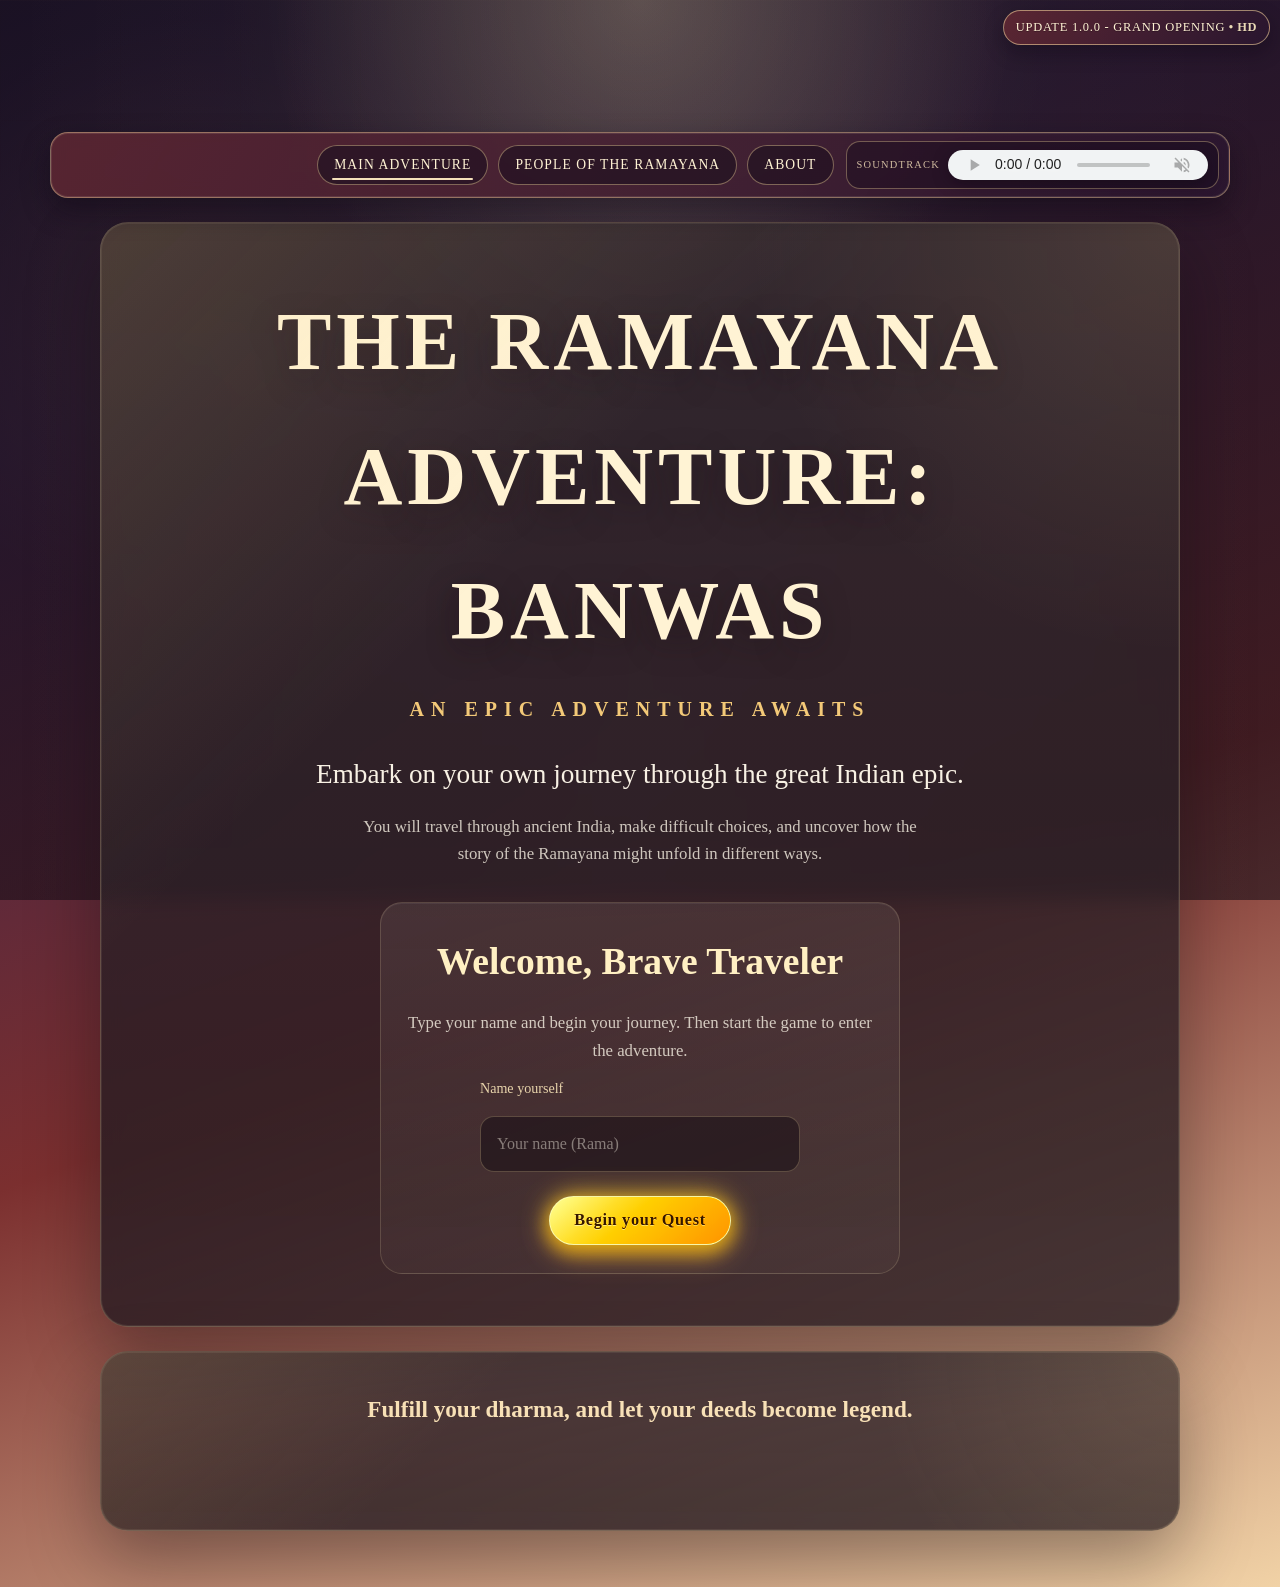
==== index.html @ d8b70cfd "Add large storyline flowchart with reveal/unreveal toggle" ====
<!DOCTYPE html>
<html lang="en">
<head>
  <meta charset="UTF-8" />
  <meta name="viewport" content="width=device-width, initial-scale=1.0" />
  <title id="Question">The Ramayana Adventure: Banwas</title>
  <!-- by arjun singh -->
  <link rel="stylesheet" href="Project.css">
  <script src="resolution.js"></script>
  <script src="Project.js"></script>
  <link rel="icon" type="image/x-icon" href="ramayana_favicon.ico">
</head>
<body>
  <a id="updateBadge" href="updates.html" aria-label="Go to updates page" data-resolution-label="HD">Update 1.0.0 - Grand Opening</a>

  <nav id="topNavbar" aria-label="Site navigation">
    <button id="navbarToggle" type="button" aria-label="Toggle navigation menu" aria-expanded="false" aria-controls="navLinks">☰</button>
    <div id="navLinks">
      <a id="aboutButton" class="nav-link-current" href="index.html" aria-current="page">Main Adventure</a>
      <!-- <a class="nav-link-pill" href="before-the-ramayana.html">Before the Ramayana</a> -->
      <a class="nav-link-pill" href="people-of-ramayana.html">People of the Ramayana</a>
      <a class="nav-link-pill" href="https://arjun-singh.com/" target="_blank" rel="noopener noreferrer">About</a>
    </div>
    <div id="soundtrackBadge" aria-label="Background soundtrack controls">
      <span class="soundtrack-label">Soundtrack</span>
      <audio id="backgroundMusic" controls controlsList="nodownload noplaybackrate" autoplay muted loop preload="metadata">
        <source src="Sacred Path Of Rama.mp3" type="audio/mpeg">
      </audio>
    </div>
  </nav>

  <div id="titleContainer">
    <header>
      <h1>The Ramayana Adventure: Banwas</h1>
      <h3 class="subtitle">An Epic Adventure Awaits</h3>
      <h4 id="description">Embark on your own journey through the great Indian epic.</h4>
      <p>You will travel through ancient India, make difficult choices, and uncover how the story of the Ramayana might unfold in different ways.</p>
    </header>

    <div id="beginningContainer">
      <div class="intro-card">
        <h2>Welcome, Brave Traveler</h2>
        <p>Type your name and begin your journey. Then start the game to enter the adventure.</p>
        <div class="name-grid">
          <p id="playerNameLabel" class="setup-label">Name yourself</p>
          <input type="text" id="playerName" placeholder="Your name (Rama)" />
        </div>
        <button type="button" onclick="startAdventure()" id="startBtn" data-tooltip="begin your quest">Begin your Quest</button>
      </div>
    </div>
  </div>

  <div id="storyCard">
    <p class="prelude-text">Fulfill your dharma, and let your deeds become legend.</p>
  </div>

  <div id="timelineModal" class="timeline-modal" onclick="handleTimelineModalBackdrop(event)" aria-hidden="true">
    <div id="timelineCard">
      <div class="timeline-modal-header">
        <h2>My Storyline</h2>
        <button class="timeline-close" type="button" onclick="closeTimelineModal()" aria-label="Close my storyline">×</button>
      </div>
      <p>Your choices and scene descriptions so far:</p>
      <div class="timeline-controls">
        <button id="timelineRevealToggle" type="button" onclick="toggleTimelineReveal()" aria-pressed="false">Reveal Coming Scenes</button>
      </div>
      <div id="timelineFlowchart" aria-label="Storyline flowchart"></div>
      <div id="receiptCard">
        <div class="receipt-section">
          <div class="timeline-scenes-scroll">
            <ol id="timelineList"></ol>
          </div>
        </div>
      </div>
    </div>
  </div>
</body>
</html>
---- Project.css ----
:root {
  --bg-top: #1f1735;
  --bg-mid: #7b2f2f;
  --bg-bottom: #f1d2a6;
  --panel: rgba(30, 20, 28, 0.78);
  --panel-strong: rgba(43, 28, 37, 0.9);
  --panel-border: rgba(255, 225, 169, 0.24);
  --text: #f8f1e4;
  --muted: rgba(248, 241, 228, 0.8);
  --gold: #f3c978;
  --gold-deep: #c98b2f;
  --crimson: #7b263f;
  --shadow: 0 28px 70px rgba(13, 8, 14, 0.38);
  --crisp-line: rgba(255, 229, 181, 0.34);
  --ease-refined: cubic-bezier(0.22, 0.7, 0.16, 1);
}

* {
  box-sizing: border-box;
}

html {
  scroll-behavior: smooth;
  scrollbar-color: rgba(255, 219, 155, 0.45) rgba(10, 5, 14, 0.45);
}

body {
  margin: 0;
  min-height: 100vh;
  padding: 132px 18px 56px;
  display: flex;
  flex-direction: column;
  align-items: center;
  gap: 24px;
  color: var(--text);
  font-family: "Georgia", "Times New Roman", serif;
  line-height: 1.65;
  background:
    linear-gradient(rgba(23, 14, 24, 0.6), rgba(23, 14, 24, 0.6)),
    url("RamayanaBG.webp"),
    radial-gradient(circle at top, rgba(255, 223, 138, 0.22), transparent 24%),
    radial-gradient(circle at 15% 20%, rgba(255, 184, 108, 0.14), transparent 18%),
    linear-gradient(160deg, var(--bg-top) 0%, #382148 22%, var(--bg-mid) 58%, var(--bg-bottom) 100%);
  background-size: cover, cover, auto, auto, auto;
  background-position: center, center, center, center, center;
  background-attachment: fixed, fixed, scroll, scroll, scroll;
  overflow-x: hidden;
}

body::before,
body::after {
  content: "";
  position: fixed;
  inset: 0;
  pointer-events: none;
}

body::before {
  background:
    radial-gradient(circle at 50% 0%, rgba(255, 234, 184, 0.18), transparent 34%),
    linear-gradient(90deg, transparent 0%, rgba(255, 247, 220, 0.04) 50%, transparent 100%);
  mix-blend-mode: screen;
}

body::after {
  opacity: 0.18;
  background-image:
    linear-gradient(rgba(255, 236, 199, 0.08) 1px, transparent 1px),
    linear-gradient(90deg, rgba(255, 236, 199, 0.08) 1px, transparent 1px);
  background-size: 120px 120px;
  mask-image: linear-gradient(to bottom, rgba(0, 0, 0, 0.35), transparent 92%);
}

#titleContainer,
#storyCard,
#timelineCard {
  width: min(1080px, 100%);
  position: relative;
  border-radius: 28px;
  background:
    linear-gradient(180deg, rgba(255, 245, 221, 0.08), rgba(255, 245, 221, 0.02)),
    var(--panel);
  border: 1px solid var(--panel-border);
  box-shadow: var(--shadow);
  backdrop-filter: blur(10px);
  -webkit-backdrop-filter: blur(10px);
  overflow: hidden;
  box-shadow:
    inset 0 0 0 1px rgba(255, 239, 203, 0.08),
    var(--shadow);
  transition: transform 0.5s var(--ease-refined), box-shadow 0.5s var(--ease-refined);
}

#updateInfo {
  padding: 18px;
  border-radius: 16px;
  border: 1px solid rgba(255, 225, 169, 0.24);
  background: rgba(255, 245, 221, 0.04);
}

.scroll-reveal {
  opacity: 0;
  transform: translateY(26px) scale(0.985);
  filter: saturate(0.9);
}

.scroll-reveal.in-view {
  opacity: 1;
  transform: translateY(0) scale(1);
  filter: saturate(1);
}


#topNavbar {
  position: sticky;
  top: 10px;
  left: auto;
  transform: none;
  margin: 0 auto;
  width: min(1180px, calc(100vw - 18px));
  z-index: 22;
  display: flex;
  align-items: center;
  justify-content: flex-end;
  gap: 12px;
  flex-wrap: nowrap;
  padding: 8px 10px 8px 112px;
  border-radius: 18px;
  border: 1px solid rgba(255, 223, 162, 0.42);
  background: linear-gradient(120deg, rgba(95, 39, 51, 0.86), rgba(42, 22, 47, 0.88));
  box-shadow: 0 12px 28px rgba(14, 6, 20, 0.45);
  backdrop-filter: blur(8px);
  -webkit-backdrop-filter: blur(8px);
  box-shadow:
    inset 0 0 0 1px rgba(255, 241, 214, 0.1),
    0 12px 28px rgba(14, 6, 20, 0.45);
}

#navbarToggle {
  display: none;
  width: auto;
  min-width: 46px;
  min-height: 42px;
  padding: 6px 11px;
  border-radius: 12px;
  border: 1px solid rgba(255, 223, 162, 0.45);
  background: rgba(35, 18, 34, 0.82);
  color: #fff3d4;
  font-size: 1.28rem;
  line-height: 1;
  box-shadow: 0 6px 14px rgba(14, 6, 20, 0.38);
}

#navbarToggle:hover,
#navbarToggle:focus-visible {
  transform: translateY(-1px);
  background: rgba(243, 201, 120, 0.2);
  border-color: rgba(255, 230, 173, 0.7);
}

#topNavbar.nav-open {
  flex-wrap: wrap;
  justify-content: space-between;
}

#topNavbar.nav-open #navLinks,
#topNavbar.nav-open #soundtrackBadge {
  display: flex;
}

#updateBadge {
  position: fixed;
  top: 10px;
  right: 10px;
  z-index: 24;
  padding: 6px 12px;
  border-radius: 999px;
  border: 1px solid rgba(255, 223, 162, 0.55);
  background: linear-gradient(120deg, rgba(95, 39, 51, 0.92), rgba(42, 22, 47, 0.9));
  color: #fff3d4;
  font-size: 0.78rem;
  letter-spacing: 0.06em;
  text-transform: uppercase;
  box-shadow: 0 8px 18px rgba(14, 6, 20, 0.35);
  text-shadow: 0 1px 0 rgba(0, 0, 0, 0.26);
}

#updateBadge {
  text-decoration: none;
  cursor: pointer;
}

#updateBadge::after {
  content: " • " attr(data-resolution-label);
  font-weight: 600;
  letter-spacing: 0.04em;
  color: rgba(255, 239, 198, 0.9);
}

body[data-resolution-tier="hd"] {
  --bg-top: #203362;
  --bg-mid: #6e2b47;
  --bg-bottom: #f2c88f;
  --panel-border: rgba(166, 214, 255, 0.28);
}

body[data-resolution-tier="fhd"] {
  --bg-top: #2e1a4a;
  --bg-mid: #7b2f2f;
  --bg-bottom: #f1d2a6;
  --panel-border: rgba(255, 225, 169, 0.24);
}

body[data-resolution-tier="qhd"] {
  --bg-top: #183f5a;
  --bg-mid: #2f5c7b;
  --bg-bottom: #d2f0f1;
  --panel-border: rgba(174, 247, 255, 0.3);
}

body[data-resolution-tier="uhd"] {
  --bg-top: #111b3f;
  --bg-mid: #283a7d;
  --bg-bottom: #9bc0ff;
  --panel-border: rgba(206, 227, 255, 0.34);
}

#navLinks {
  display: flex;
  align-items: center;
  gap: 10px;
  flex-wrap: wrap;
}

#aboutButton,
.nav-link-pill {
  display: inline-flex;
  align-items: center;
  justify-content: center;
  padding: 8px 16px;
  border-radius: 999px;
  border: 1px solid rgba(255, 223, 162, 0.4);
  color: #fff3d4;
  text-decoration: none;
  text-transform: uppercase;
  letter-spacing: 0.08em;
  font-size: 0.85rem;
  background: rgba(35, 18, 34, 0.72);
  transition: transform 0.2s var(--ease-refined), border-color 0.2s var(--ease-refined), background 0.2s var(--ease-refined);
}

#aboutButton:hover,
#aboutButton:focus-visible,
.nav-link-pill:hover,
.nav-link-pill:focus-visible {
  background: rgba(243, 201, 120, 0.18);
  transform: translateY(-1px);
  outline: none;
}

#aboutButton.nav-link-current,
.nav-link-pill.nav-link-current,
#updateBadge.nav-link-current {
  position: relative;
}

#aboutButton.nav-link-current::before,
.nav-link-pill.nav-link-current::before,
#updateBadge.nav-link-current::before {
  content: "";
  position: absolute;
  left: 14px;
  right: 14px;
  bottom: 4px;
  height: 2px;
  border-radius: 999px;
  background: rgba(255, 235, 194, 0.95);
}

#peopleControls {
  display: flex;
  align-items: center;
  gap: 12px;
  margin-bottom: 18px;
  flex-wrap: wrap;
}

#peopleGrid {
  display: grid;
  grid-template-columns: repeat(auto-fit, minmax(240px, 1fr));
  gap: 14px;
}

.people-card {
  border: 1px solid rgba(255, 223, 162, 0.35);
  border-radius: 16px;
  padding: 14px;
  background: linear-gradient(135deg, rgba(59, 26, 45, 0.7), rgba(28, 21, 49, 0.72));
}

.people-card h3 {
  margin-top: 0;
  margin-bottom: 8px;
  color: #51e3bf;
}

.people-card-role,
.people-card-type {
  margin: 0;
  color: var(--gold);
  font-weight: 600;
  font-size: 0.9rem;
}

.people-card .wiki-link-button {
  display: inline-block;
  margin-top: 10px;
  text-decoration: none;
}


#soundtrackBadge {
  display: flex;
  flex-direction: row;
  align-items: center;
  gap: 8px;
  flex-wrap: wrap;
  padding: 8px 10px;
  border-radius: 14px;
  border: 1px solid rgba(255, 223, 162, 0.35);
  background: rgba(22, 12, 26, 0.4);
}

.soundtrack-label {
  font-size: 0.65rem;
  text-transform: uppercase;
  letter-spacing: 0.12em;
  color: rgba(255, 235, 194, 0.78);
}

.soundtrack-track-name {
  margin: 0;
  font-size: 0.78rem;
  color: #fff3d4;
}

#backgroundMusic {
  width: min(260px, 45vw);
  height: 30px;
  border-radius: 10px;
  accent-color: #f6c26f;
  filter: drop-shadow(0 4px 8px rgba(8, 2, 12, 0.35));
}



#storyCardToolbar {
  display: flex;
  justify-content: flex-end;
  margin-bottom: 12px;
}

#undoButton {
  padding: 6px 12px;
  font-size: 0.85rem;
}

#startBtn,
#undoButton.art-button {
  position: relative;
  min-height: 48px;
  padding: 10px 24px;
  border: 1px solid rgba(255, 244, 184, 0.95);
  border-radius: 999px;
  background: linear-gradient(140deg, #fff6a8 0%, #ffd54f 30%, #ffb300 64%, #ff9100 100%);
  background-repeat: no-repeat;
  background-position: center;
  box-shadow: 0 0 24px rgba(255, 203, 73, 0.7), 0 8px 18px rgba(255, 166, 0, 0.45);
  color: #2d1800;
  font-size: 1.02rem;
  font-weight: 700;
  letter-spacing: 0.04em;
  text-shadow: 0 1px 0 rgba(255, 255, 255, 0.45);
  overflow: hidden;
  transition:
    filter 0.25s var(--ease-refined),
    transform 0.25s var(--ease-refined),
    opacity 0.2s var(--ease-refined);
  filter: brightness(1.04) saturate(1.3) drop-shadow(0 5px 10px rgba(255, 186, 77, 0.45));
}

#startBtn {
  margin-top: 24px;
}

#startBtn[data-tooltip]:hover::after,
#undoButton.art-button[data-tooltip]:hover::after,
#startBtn[data-tooltip]:focus-visible::after,
#undoButton.art-button[data-tooltip]:focus-visible::after {
  content: attr(data-tooltip);
  position: absolute;
  left: 50%;
  bottom: calc(100% + 8px);
  transform: translateX(-50%);
  padding: 6px 10px;
  border-radius: 8px;
  border: 1px solid rgba(255, 223, 162, 0.5);
  background: rgba(18, 10, 20, 0.93);
  color: #fff3d4;
  font-size: 0.78rem;
  letter-spacing: 0.03em;
  text-transform: none;
  white-space: nowrap;
  pointer-events: none;
  z-index: 2;
}

#undoButton.art-button {
  width: 150px;
  height: 48px;
  padding: 0;
  border: 0;
  background-color: transparent;
  border-radius: 0;
  color: transparent;
  font-size: 0;
  text-shadow: none;
  box-shadow: none;
  background-image: url("undoBtn");
  background-size: contain;
}


#startBtn:hover,
#undoButton.art-button:hover {
  filter: brightness(1.14) saturate(1.35) drop-shadow(0 10px 18px rgba(255, 194, 96, 0.6));
  transform: translateY(-2px) scale(1.02);
}

#startBtn:focus-visible,
#undoButton.art-button:focus-visible {
  outline: none;
  filter: brightness(1.22) saturate(1.25) drop-shadow(0 0 0 3px rgba(255, 230, 163, 0.42)) drop-shadow(0 8px 14px rgba(255, 194, 96, 0.4));
}


#undoButton.art-button:disabled {
  opacity: 0.5;
  cursor: not-allowed;
  filter: grayscale(0.1) brightness(0.92);
}

#topNavbar button {
  width: auto;
  padding: 8px 14px;
}

#storyAnswerInput {
  width: min(680px, 100%);
  margin-top: 14px;
  border-radius: 12px;
  border: 1px solid rgba(255, 223, 162, 0.35);
  background: rgba(20, 12, 24, 0.76);
  color: #fff3d4;
  padding: 10px 12px;
  font: inherit;
}
#undoButton:disabled {
  opacity: 0.5;
  cursor: not-allowed;
}

#titleContainer::before,
#storyCard::before,
#timelineCard::before {
  content: "";
  position: absolute;
  inset: 0;
  background:
    linear-gradient(135deg, rgba(243, 201, 120, 0.14), transparent 34%),
    radial-gradient(circle at top right, rgba(255, 214, 146, 0.12), transparent 28%);
  pointer-events: none;
}

#titleContainer {
  padding: 52px clamp(22px, 5vw, 56px);
  text-align: center;
}

header {
  max-width: 760px;
  margin: 0 auto;
}

h1,
h2,
h3,
h4 {
  margin: 0;
}

h1 {
  font-size: clamp(3rem, 7vw, 5.1rem);
  font-weight: 700;
  letter-spacing: 0.06em;
  text-transform: uppercase;
  color: #fff3d4;
  text-shadow: 0 10px 30px rgba(25, 13, 18, 0.4);
}

.subtitle {
  margin-top: 14px;
  font-size: clamp(1rem, 2vw, 1.25rem);
  letter-spacing: 0.35em;
  text-transform: uppercase;
  color: var(--gold);
}

#description {
  margin-top: 26px;
  font-size: clamp(1.2rem, 2.4vw, 1.7rem);
  font-weight: 500;
  color: var(--text);
}

p {
  margin: 16px auto 0;
  max-width: 68ch;
  font-size: 1.05rem;
  color: var(--muted);
}

#beginningContainer {
  display: flex;
  justify-content: center;
  margin-top: 34px;
}

.intro-card {
  width: min(520px, 100%);
  padding: 28px 24px;
  border-radius: 22px;
  background: linear-gradient(180deg, rgba(255, 248, 229, 0.08), rgba(255, 248, 229, 0.03));
  border: 1px solid rgba(255, 232, 182, 0.16);
  box-shadow: inset 0 1px 0 rgba(255, 255, 255, 0.06);
}

.intro-card h2 {
  font-size: clamp(1.7rem, 3vw, 2.35rem);
  color: #fff0c3;
}

.name-grid {
  display: grid;
  gap: 10px;
  justify-items: center;
}

.setup-label {
  margin: 12px 0 0;
  width: min(320px, 100%);
  text-align: left;
  font-size: 0.88rem;
  color: rgba(255, 236, 189, 0.88);
}

.name-grid input {
  width: min(320px, 100%);
  margin-top: 6px;
  padding: 14px 16px;
  border-radius: 14px;
  border: 1px solid rgba(255, 224, 168, 0.24);
  background: rgba(22, 14, 20, 0.55);
  color: var(--text);
  font: inherit;
  font-size: 1rem;
  outline: none;
  transition: border-color 0.2s ease, box-shadow 0.2s ease, transform 0.2s ease;
}

.name-grid input::placeholder {
  color: rgba(248, 241, 228, 0.45);
}

.name-grid input:focus {
  border-color: rgba(243, 201, 120, 0.75);
  box-shadow: 0 0 0 4px rgba(243, 201, 120, 0.12);
  transform: translateY(-1px);
}


.prelude-image {
  display: block;
  margin: 14px auto 20px;
  width: min(860px, 98%);
  border-radius: 26px;
  border: 12px solid #d4a63a;
  box-shadow: 0 16px 36px rgba(0, 0, 0, 0.38);
}

.prelude-text {
  margin: 0 auto;
  max-width: 680px;
  font-size: clamp(1.15rem, 2.1vw, 1.45rem);
  color: rgba(255, 232, 188, 0.96);
  font-weight: 600;
}

#storyCard {
  padding: 38px clamp(20px, 4vw, 40px);
  min-height: 180px;
  max-height: calc(100vh - 120px);
  overflow-y: auto;
  text-align: center;
  scrollbar-width: thin;
  scrollbar-color: rgba(255, 223, 165, 0.42) rgba(12, 8, 14, 0.5);
}

#timelineCard {
  width: min(96vw, 1900px);
  max-height: min(92vh, 1200px);
  padding: 30px clamp(16px, 3vw, 30px);
}

#inventoryCard {
  width: min(760px, 96vw);
  max-height: min(82vh, 860px);
  overflow: auto;
  padding: 26px clamp(16px, 3vw, 24px);
  border-radius: 24px;
  background:
    linear-gradient(180deg, rgba(255, 245, 221, 0.08), rgba(255, 245, 221, 0.02)),
    var(--panel);
  border: 1px solid var(--panel-border);
  box-shadow: var(--shadow);
}

#inventoryList {
  margin: 14px 0 0;
  padding: 0;
  list-style: none;
  display: grid;
  gap: 12px;
}

.inventory-item {
  text-align: left;
  padding: 14px 14px 12px;
  border-radius: 14px;
  border: 1px solid rgba(255, 225, 169, 0.2);
  background: rgba(12, 8, 14, 0.38);
}

.inventory-item h4 {
  color: #ffe3ad;
}

.inventory-item p {
  margin-top: 8px;
  max-width: none;
}

.timeline-modal {
  position: fixed;
  inset: 0;
  z-index: 50;
  display: none;
  align-items: center;
  justify-content: center;
  padding: 20px;
  background: rgba(8, 5, 10, 0.72);
  backdrop-filter: blur(6px);
}

.timeline-modal.open {
  display: flex;
}

.timeline-modal-header {
  display: flex;
  align-items: flex-start;
  justify-content: space-between;
  gap: 14px;
}

.timeline-close {
  border-radius: 12px;
  min-width: 44px;
  padding: 8px 10px;
  font-size: 1.2rem;
  line-height: 1;
}

#timelineCard h2 {
  font-size: clamp(1.8rem, 3vw, 2.4rem);
  color: #fff0c6;
  text-align: left;
}

#timelineCard > p {
  text-align: left;
}

#timelineLegend {
  display: flex;
  flex-wrap: wrap;
  justify-content: flex-start;
  gap: 14px;
  margin-top: 16px;
}

.legend-item {
  display: inline-flex;
  align-items: center;
  gap: 8px;
  padding: 6px 12px;
  border-radius: 999px;
  background: rgba(255, 241, 214, 0.08);
  border: 1px solid rgba(255, 224, 168, 0.22);
  color: var(--muted);
  font-size: 0.92rem;
}

.legend-swatch {
  width: 18px;
  height: 10px;
  border-radius: 99px;
  background: rgba(255, 225, 169, 0.5);
}

.legend-swatch.highlight {
  background: #51e3bf;
}

.legend-swatch.current {
  background: #00fff0;
}


#timelineZoomControls {
  margin-top: 14px;
  display: inline-flex;
  align-items: center;
  gap: 10px;
  padding: 8px 10px;
  border-radius: 999px;
  border: 1px solid rgba(255, 225, 169, 0.18);
  background: rgba(10, 6, 14, 0.45);
}

#timelineZoomControls button {
  width: auto;
  min-width: 40px;
  padding: 6px 10px;
}

#timelineZoomValue {
  min-width: 52px;
  text-align: center;
  color: #ffe8be;
  font-weight: 700;
}

#timelineFlowchart {
  margin-top: 16px;
  overflow: auto;
  max-height: min(72vh, 950px);
  padding: 10px 12px 16px;
  border-radius: 18px;
  background: rgba(12, 8, 14, 0.35);
  border: 1px solid rgba(255, 225, 169, 0.16);
  box-shadow: inset 0 0 0 1px rgba(255, 225, 169, 0.06);
}

#timelineFlowchart svg {
  width: 100%;
  min-width: 3600px;
  height: auto;
  filter: drop-shadow(0 14px 26px rgba(4, 3, 8, 0.35));
}

#timelineFlowchart::-webkit-scrollbar {
  width: 12px;
  height: 12px;
}

#timelineFlowchart::-webkit-scrollbar-thumb {
  background: rgba(255, 223, 165, 0.28);
  border-radius: 999px;
}

#timelineFlowchart::-webkit-scrollbar-track {
  background: rgba(12, 8, 14, 0.5);
}

.timeline-column-label {
  fill: rgba(255, 236, 199, 0.72);
  font-size: 15px;
  font-weight: 700;
}

.timeline-edge {
  fill: none;
  stroke: rgba(255, 222, 168, 0.26);
  stroke-width: 3;
  opacity: 0.9;
}

.timeline-edge.chance {
  stroke-dasharray: 7 6;
}

.timeline-edge.active {
  stroke: #51e3bf;
  stroke-width: 7;
}

.edge-label {
  fill: rgba(248, 241, 228, 0.75);
  font-size: 14px;
  text-anchor: middle;
  dominant-baseline: alphabetic;
}

.edge-label-bg {
  fill: rgba(12, 8, 14, 0.88);
  stroke: rgba(255, 225, 169, 0.22);
  stroke-width: 1;
}

.timeline-node {
  fill: rgba(36, 24, 31, 0.9);
  stroke: rgba(255, 225, 169, 0.24);
  stroke-width: 2;
  transition: fill 0.2s ease, stroke 0.2s ease;
}

.timeline-node.visited {
  fill: rgba(29, 73, 67, 0.4);
  stroke: rgba(127, 243, 214, 0.75);
}

.timeline-node.active {
  fill: rgba(28, 92, 83, 0.95);
  stroke: #8fffe0;
  stroke-width: 4;
}

.node-id {
  fill: #ffd99a;
  font-size: 18px;
  font-weight: 700;
}

.node-title {
  fill: #f8f1e4;
  font-size: 14px;
}



.timeline-controls {
  margin-top: 14px;
  display: flex;
  justify-content: flex-start;
}

#timelineRevealToggle {
  width: auto;
  min-width: 230px;
}

#timelineCard {
  width: min(98vw, 1800px);
  max-height: 96vh;
  overflow: auto;
}

#receiptCard {
  max-width: 100%;
}
#storyCard h2 {
  font-size: clamp(1.9rem, 4vw, 2.8rem);
  color: #fff0c6;
}

.scene-subtitle {
  margin: 10px auto 14px;
  color: #ffe8b5;
  text-align: center;
}

.scene-subtitle-strong {
  font-size: clamp(1.55rem, 3.2vw, 2.2rem);
  font-weight: 800;
  letter-spacing: 0.03em;
}

.scene-feature-image {
  display: block;
  margin: 12px auto 18px;
  width: min(760px, 98%);
  border-radius: 18px;
  border: 10px solid #d4a63a;
}

#choices {
  margin-top: 26px;
  display: flex;
  justify-content: center;
  gap: 14px;
  flex-wrap: wrap;
}

#receiptCard {
  margin: 30px auto 0;
  max-width: 760px;
  padding: 24px 22px;
  text-align: left;
  border-radius: 20px;
  background:
    linear-gradient(180deg, rgba(255, 248, 229, 0.12), rgba(255, 248, 229, 0.05)),
    rgba(48, 31, 29, 0.88);
  border: 1px solid rgba(255, 223, 168, 0.22);
  box-shadow: inset 0 1px 0 rgba(255, 255, 255, 0.06);
}

#receiptCard h3,
#receiptCard h4 {
  margin: 0;
  color: #fff0c6;
}

#receiptCard h3 {
  font-size: 1.6rem;
}

#receiptCard h4 {
  margin-top: 18px;
  font-size: 1rem;
  letter-spacing: 0.08em;
  text-transform: uppercase;
  color: var(--gold);
}

#receiptCard p {
  max-width: none;
}

.receipt-section ol {
  margin: 12px 0 0;
  padding-left: 22px;
  color: var(--muted);
}

.timeline-scenes-scroll {
  margin-top: 12px;
  max-height: min(52vh, 560px);
  overflow-y: auto;
  padding-right: 8px;
  scrollbar-width: thin;
  scrollbar-color: rgba(255, 223, 165, 0.45) rgba(12, 8, 14, 0.45);
}

.timeline-scenes-scroll ol {
  margin-top: 0;
}

.receipt-section li + li {
  margin-top: 8px;
}

.timeline-scene-description {
  margin: 4px 0 0;
  color: rgba(255, 241, 220, 0.9);
  font-size: 0.92rem;
}

.timeline-current-scene strong,
.timeline-current-scene .timeline-scene-description {
  color: #f3c978;
}

.character-name {
  color: #f3c978;
  font-weight: 700;
}

button,
.btn {
  appearance: none;
  border: 1px solid var(--crisp-line);
  border-radius: 999px;
  min-height: 44px;
  padding: 14px 24px;
  background:
    linear-gradient(135deg, rgba(255, 229, 170, 0.22), rgba(255, 184, 112, 0.12)),
    rgba(255, 248, 234, 0.06);
  color: #fff5dd;
  font: inherit;
  font-size: 0.98rem;
  font-weight: 700;
  letter-spacing: 0.02em;
  cursor: pointer;
  box-shadow:
    inset 0 1px 0 rgba(255, 255, 255, 0.08),
    0 12px 30px rgba(16, 8, 14, 0.22);
  transition:
    transform 0.22s ease,
    box-shadow 0.22s ease,
    border-color 0.22s ease,
    background 0.22s ease,
    filter 0.22s ease;
}

button:hover,
.btn:hover {
  transform: translateY(-2px);
  border-color: rgba(255, 225, 163, 0.5);
  background:
    linear-gradient(135deg, rgba(243, 201, 120, 0.36), rgba(201, 139, 47, 0.18)),
    rgba(255, 248, 234, 0.08);
  box-shadow:
    inset 0 1px 0 rgba(255, 255, 255, 0.08),
    0 16px 36px rgba(16, 8, 14, 0.28);
  filter: saturate(1.08);
}

button:active,
.btn:active {
  transform: translateY(0);
}

a {
  color: var(--gold);
  text-decoration: none;
}

a:hover {
  color: #ffe7b5;
}

@media (prefers-reduced-motion: reduce) {
  html {
    scroll-behavior: auto;
  }

  .scroll-reveal,
  .scroll-reveal.in-view,
  #titleContainer,
  #storyCard,
  #timelineCard,
  button,
  .btn {
    transition: none !important;
    transform: none !important;
    opacity: 1 !important;
    filter: none !important;
  }
}

blockquote,
.card,
.container {
  background: var(--panel-strong);
  border: 1px solid rgba(255, 225, 169, 0.18);
  border-radius: 18px;
  box-shadow: var(--shadow);
}


@media (max-width: 1024px) {
  body {
    background-attachment: scroll, scroll, scroll, scroll, scroll;
  }

  body::before,
  body::after {
    opacity: 0.55;
  }

  #titleContainer,
  #storyCard,
  #timelineCard {
    width: min(100%, 820px);
    border-radius: 24px;
  }

  #titleContainer {
    padding: 40px 24px 30px;
  }

  #storyCard {
    padding: 30px clamp(16px, 3.5vw, 28px);
  }

  #timelineCard {
    width: min(100vw - 24px, 1200px);
    max-height: min(88vh, 980px);
    padding: 24px 14px 18px;
  }

  #timelineFlowchart svg {
    min-width: 2600px;
  }
}

@media (max-width: 768px) {
  body {
    min-height: 100dvh;
    padding: 112px 10px calc(20px + env(safe-area-inset-bottom));
    gap: 14px;
    background-position: center top, center top, center, center, center;
  }

  body::before,
  body::after {
    display: none;
  }

  #titleContainer,
  #storyCard,
  #timelineCard,
  #inventoryCard {
    border-radius: 20px;
    border-color: rgba(162, 255, 233, 0.32);
    background:
      linear-gradient(180deg, rgba(116, 255, 225, 0.1), rgba(116, 255, 225, 0.02)),
      rgba(12, 20, 34, 0.86);
  }

  #titleContainer {
    padding: 30px 14px 24px;
  }

  h1 {
    letter-spacing: 0.03em;
  }

  #description {
    font-size: clamp(1.1rem, 4.4vw, 1.4rem);
  }

  p {
    font-size: 1.05rem;
  }

  .subtitle {
    letter-spacing: 0.16em;
    color: #8ef6e3;
  }

  .intro-card {
    padding: 18px 14px;
    border-color: rgba(116, 255, 225, 0.28);
  }

  #storyCard {
    max-height: none;
    overflow-y: visible;
    padding: 22px 14px;
  }

  #storyCardToolbar {
    position: static;
    z-index: 3;
    margin: 0 0 10px;
    padding: 0;
    background: none;
  }

  #storyCard h2 {
    font-size: clamp(1.55rem, 7vw, 2.1rem);
    line-height: 1.26;
  }

  #choices {
    margin-top: 20px;
    gap: 10px;
  }

  #receiptCard {
    margin-top: 20px;
    padding: 18px 14px;
    border-color: rgba(116, 255, 225, 0.3);
    background:
      linear-gradient(180deg, rgba(112, 242, 223, 0.16), rgba(112, 242, 223, 0.04)),
      rgba(13, 24, 33, 0.92);
  }

  #timelineFlowchart svg {
    min-width: 1800px;
  }

  #timelineModal,
  #inventoryModal {
    align-items: flex-end;
    padding: 8px;
  }

  #timelineCard,
  #inventoryCard {
    width: min(100%, 100vw - 16px);
    max-height: min(88dvh, 820px);
    border-radius: 18px 18px 14px 14px;
    padding: 18px 12px calc(14px + env(safe-area-inset-bottom));
  }

  .timeline-modal-header {
    gap: 10px;
    margin-bottom: 8px;
  }

  .timeline-close {
    min-width: 40px;
    min-height: 40px;
    padding: 8px;
  }

  #timelineCard h2,
  #timelineCard > p,
  #inventoryCard h2,
  #inventoryCard > p {
    text-align: center;
  }

  #timelineLegend {
    justify-content: center;
    gap: 8px;
    margin-top: 12px;
  }

  .legend-item {
    font-size: 0.82rem;
    padding: 5px 8px;
    gap: 6px;
  }

  .legend-swatch {
    width: 14px;
    height: 8px;
  }

  #timelineZoomControls {
    width: 100%;
    display: grid;
    grid-template-columns: repeat(4, minmax(0, 1fr));
    gap: 8px;
    padding: 8px;
    border-radius: 14px;
  }

  #timelineZoomControls button {
    min-width: 0;
    padding: 9px 8px;
    font-size: 0.92rem;
  }

  #timelineZoomValue {
    width: 100%;
    min-width: 0;
    align-self: stretch;
    display: inline-flex;
    justify-content: center;
    align-items: center;
    border-radius: 10px;
    border: 1px solid rgba(116, 255, 225, 0.35);
    background: rgba(10, 22, 34, 0.5);
  }

  button,
  .btn {
    width: 100%;
    border-radius: 14px;
    min-height: 44px;
    padding: 14px 18px;
    border-color: rgba(116, 255, 225, 0.35);
    background:
      linear-gradient(145deg, rgba(81, 227, 191, 0.35), rgba(59, 161, 255, 0.2)),
      rgba(10, 22, 34, 0.62);
  }

  #topNavbar {
    top: max(6px, env(safe-area-inset-top));
    width: calc(100vw - 10px);
    justify-content: flex-end;
    border-radius: 14px;
    padding: 7px;
    gap: 8px;
    justify-content: center;
    border-radius: 12px;
    padding: 6px;
    gap: 6px;
  }

  #navbarToggle {
    display: inline-flex;
    align-items: center;
    justify-content: center;
    min-width: 42px;
    min-height: 38px;
    padding: 5px 9px;
    font-size: 1.15rem;
  }

  #topNavbar #navLinks,
  #topNavbar #soundtrackBadge {
    display: none;
  }

  #topNavbar.nav-open {
    justify-content: center;
  }

  #navLinks,
  #soundtrackBadge {
    width: 100%;
    justify-content: center;
  }

  #navLinks {
    display: grid;
    grid-template-columns: repeat(2, minmax(0, 1fr));
    gap: 8px;
  }

  #navLinks a,
  #navLinks button {
    width: 100%;
    min-height: 40px;
  }

  #topNavbar button {
    width: auto;
  }

  #peopleControls {
    flex-direction: column;
    align-items: stretch;
    gap: 8px;
  }

  #peopleControls label {
    font-size: 0.88rem;
  }

  #peopleCategory {
    width: 100%;
    min-height: 40px;
  }

  #peopleGrid {
    grid-template-columns: 1fr;
  }

  #soundtrackBadge {
    padding: 6px 8px;
    gap: 5px;
    justify-content: center;
  }

  .soundtrack-label {
    display: none;
  }

  .soundtrack-track-name {
    display: none;
  }

  #backgroundMusic {
    width: min(180px, calc(55vw));
    height: 26px;
  }


  #updateBadge {
    top: auto;
    bottom: calc(12px + env(safe-area-inset-bottom));
    left: 8px;
    font-size: 0.7rem;
    padding: 5px 10px;
    letter-spacing: 0.04em;
  }

  #storyAnswerInput,
  .name-grid input,
  .name-grid select {
    width: 100%;
  }

  #inventoryList {
    gap: 10px;
    margin-top: 10px;
  }

  .inventory-item {
    padding: 12px 10px;
    border-radius: 12px;
  }
}

@media (max-width: 480px) {
  body {
    padding: 104px 8px calc(16px + env(safe-area-inset-bottom));
  }

  #titleContainer {
    padding: 24px 12px 20px;
  }

  #timelineCard {
    width: calc(100vw - 16px);
    padding: 16px 9px calc(12px + env(safe-area-inset-bottom));
  }

  #timelineFlowchart svg {
    min-width: 1400px;
  }

  h1 {
    font-size: clamp(2rem, 12vw, 2.8rem);
  }

  .subtitle {
    margin-top: 8px;
    font-size: 0.88rem;
    letter-spacing: 0.12em;
  }

  #description {
    margin-top: 14px;
  }

  #topNavbar button,
  #aboutButton,
  .nav-link-pill {
    padding: 7px 10px;
    font-size: 0.75rem;
  }

  #navLinks {
    grid-template-columns: 1fr;
  }

  #soundtrackBadge {
    padding: 5px 6px;
  }

  #backgroundMusic {
    width: min(150px, calc(52vw));
    height: 24px;
  }


  #timelineLegend {
    justify-content: flex-start;
    overflow-x: auto;
    flex-wrap: nowrap;
    padding-bottom: 2px;
  }

  #timelineZoomControls {
    grid-template-columns: repeat(2, minmax(0, 1fr));
  }

  #timelineZoomValue {
    grid-column: span 2;
    min-height: 38px;
  }

  #updateBadge {
    left: 6px;
    bottom: calc(10px + env(safe-area-inset-bottom));
    font-size: 0.64rem;
  }
}


#storyCard.scene-card-layout {
  width: min(1200px, 100%);
}

#storyNavigationShell {
  display: grid;
  grid-template-columns: minmax(220px, 280px) 1fr;
  gap: 18px;
  margin: 14px 16px 10px;
}

#sceneSidebar {
  border: 1px solid rgba(255, 223, 162, 0.28);
  border-radius: 16px;
  padding: 14px;
  background: rgba(24, 14, 30, 0.62);
  display: flex;
  flex-direction: column;
  gap: 8px;
  position: sticky;
  top: 84px;
  max-height: 72vh;
  overflow: auto;
}

#sceneSidebar h3 {
  margin: 0 0 4px;
  font-size: 1.05rem;
}

#sceneSidebar label {
  font-size: 0.78rem;
  letter-spacing: 0.06em;
  text-transform: uppercase;
  color: rgba(255, 239, 198, 0.9);
}

#sceneSidebar select,
.toc-link {
  width: 100%;
  border-radius: 10px;
  border: 1px solid rgba(255, 223, 162, 0.35);
  background: rgba(31, 16, 34, 0.85);
  color: var(--text);
  padding: 8px 10px;
}

.toc-link {
  text-align: left;
  cursor: pointer;
  font-size: 0.84rem;
}

.toc-link.active {
  border-color: rgba(255, 223, 162, 0.75);
  background: rgba(243, 201, 120, 0.17);
}

#storyNavMain {
  max-width: 900px;
  margin-inline: auto;
  font-size: 1.08rem;
  line-height: 1.6;
}

.scene-number-label {
  margin: 6px 0 10px;
  font-size: 0.92rem;
  letter-spacing: 0.08em;
  text-transform: uppercase;
  color: rgba(255, 239, 198, 0.88);
}

.scene-meta-grid {
  display: grid;
  grid-template-columns: repeat(2, minmax(0, 1fr));
  gap: 8px 16px;
  margin-bottom: 12px;
  font-size: 0.95rem;
}

.scene-progress-wrap {
  width: 100%;
  height: 12px;
  border-radius: 999px;
  background: rgba(255, 235, 194, 0.2);
  overflow: hidden;
  margin-bottom: 12px;
}

.scene-progress-bar {
  height: 100%;
  background: linear-gradient(90deg, #f3c978, #ffdca6);
}

.immersion-row {
  margin: 6px 0;
  font-size: 0.96rem;
  color: rgba(248, 241, 228, 0.92);
}

.next-prev-controls {
  display: flex;
  justify-content: center;
  align-items: center;
  gap: 12px;
  margin: 30px 0 20px;
  padding-top: 18px;
  border-top: 1px solid rgba(255, 223, 162, 0.4);
}

.next-prev-controls button {
  min-width: 170px;
}

.next-prev-controls button:disabled {
  opacity: 0.5;
  cursor: not-allowed;
}

#storyNavMain h1 {
  font-size: 2rem;
  margin: 14px 0 10px;
}

#storyNavMain h2 {
  font-size: 2.1rem;
  margin: 22px 0 14px;
}

#storyNavMain p {
  margin: 0 0 22px;
  max-width: 70ch;
  font-size: 1.1rem;
}

@media (max-width: 768px) {
  #storyNavMain {
    font-size: 1.125rem;
  }

  #storyNavMain p {
    font-size: 1.125rem;
    margin-bottom: 24px;
  }

  #storyNavMain h2 {
    margin-top: 26px;
    font-size: clamp(1.95rem, 7vw, 2.3rem);
  }

  .next-prev-controls {
    position: sticky;
    bottom: calc(10px + env(safe-area-inset-bottom));
    background: rgba(12, 20, 34, 0.94);
    border: 1px solid rgba(116, 255, 225, 0.3);
    border-radius: 14px;
    padding: 10px;
    margin: 34px 0 26px;
    flex-direction: column;
    gap: 10px;
    z-index: 4;
  }

  .next-prev-controls button {
    width: 100%;
    min-width: 0;
  }
}

@media (max-width: 980px) {
  #storyNavigationShell {
    grid-template-columns: 1fr;
  }

  #sceneSidebar {
    position: static;
    max-height: none;
  }

  .scene-meta-grid {
    grid-template-columns: 1fr;
  }
}
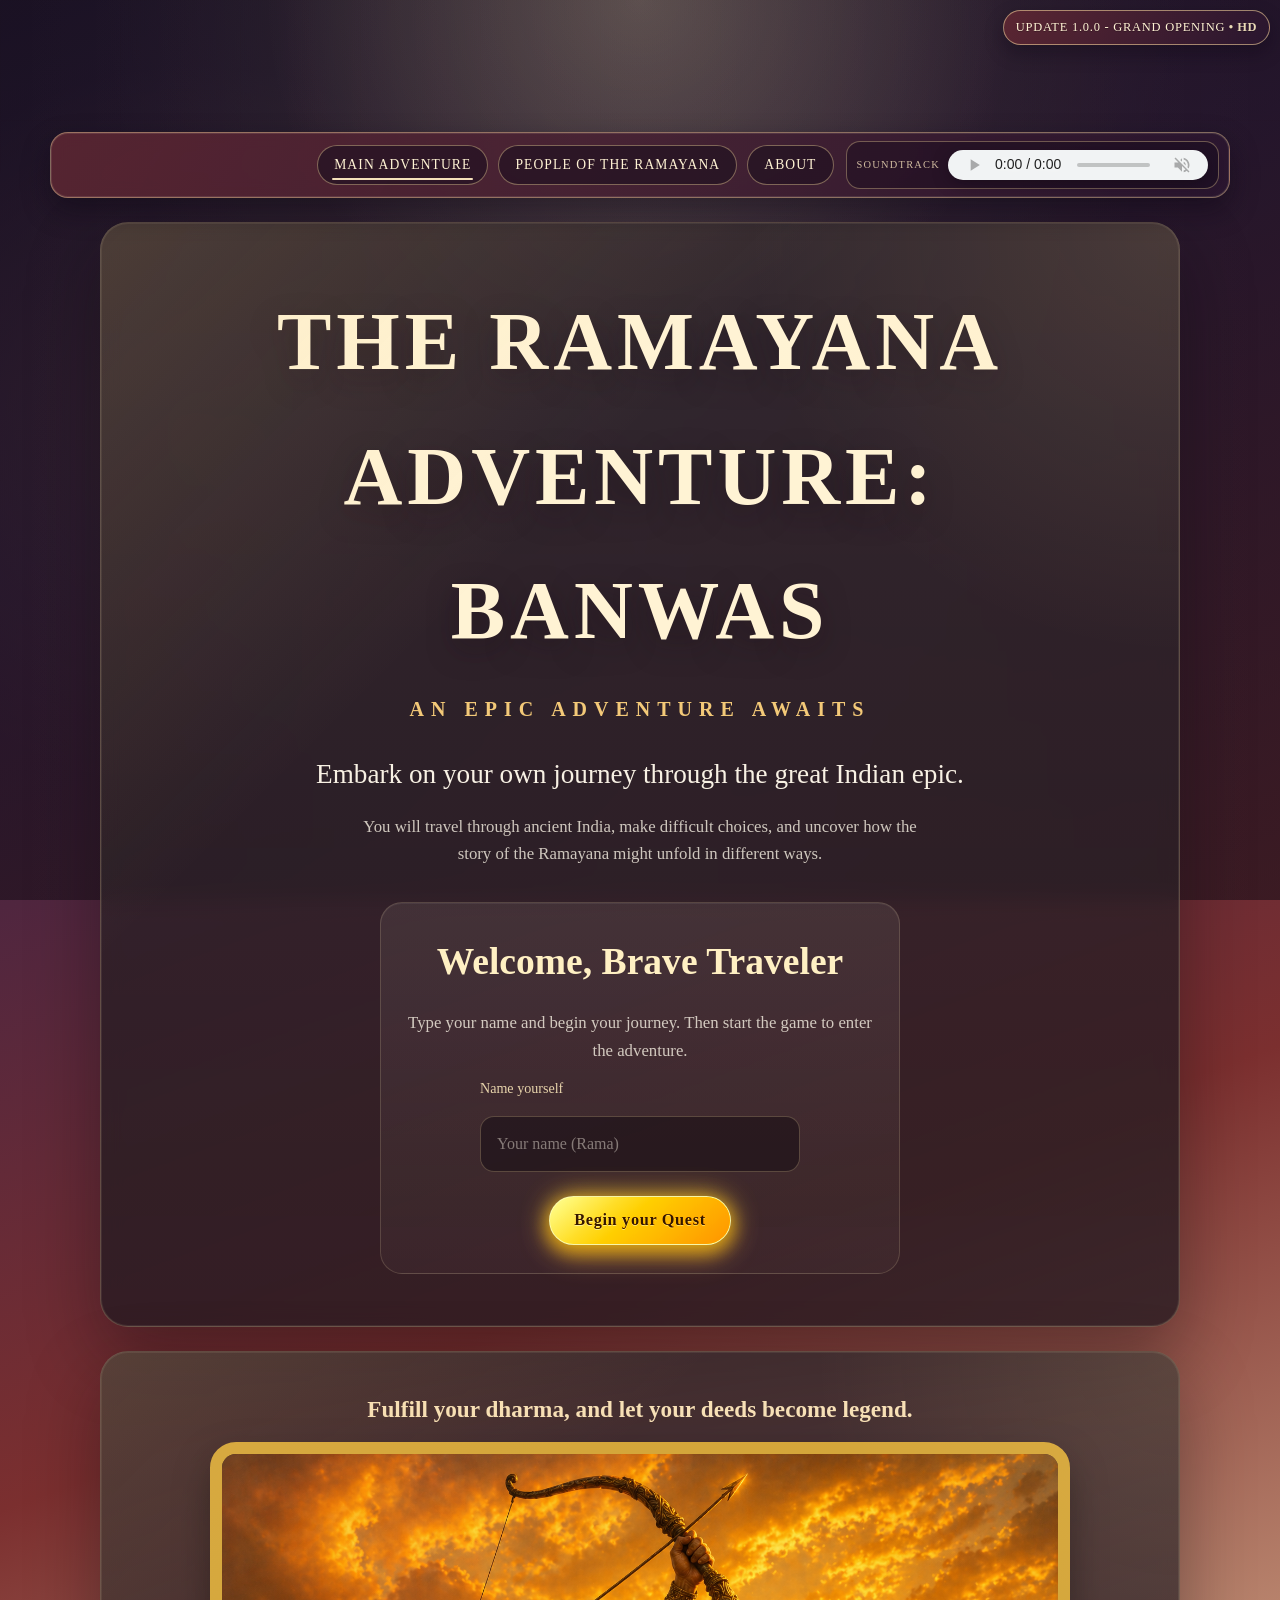
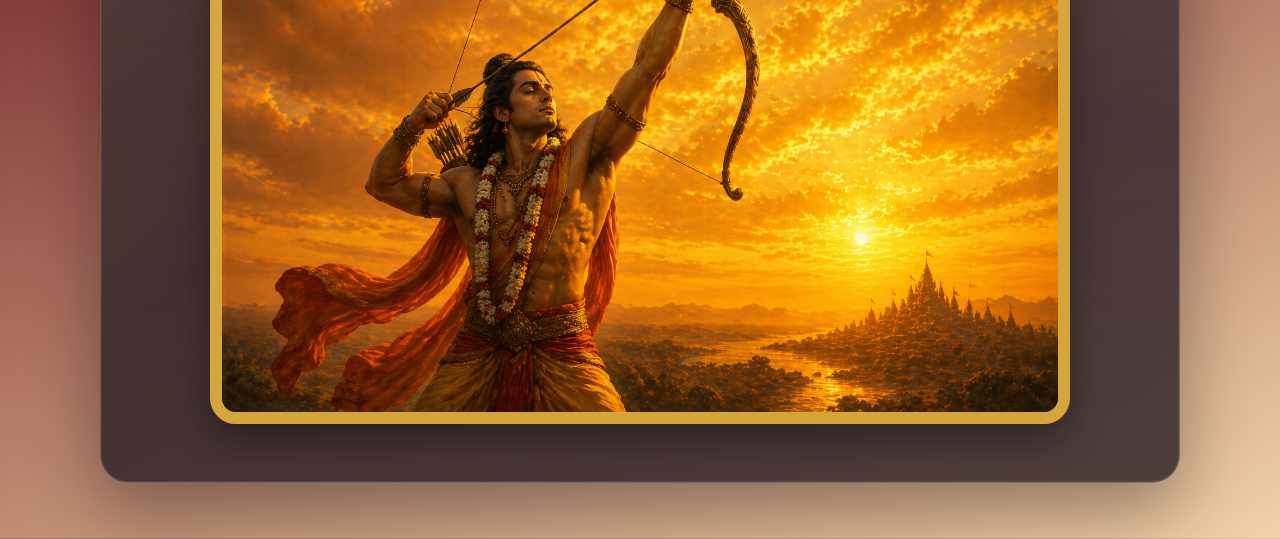
==== commit 4455d5be: "Merge pull request #146 from KidBadGoodGuy/codex/add-flowchart-feature-for-storyline" ====
--- a/index.html
+++ b/index.html
@@ -52,6 +52,7 @@
 
   <div id="storyCard">
     <p class="prelude-text">Fulfill your dharma, and let your deeds become legend.</p>
+    <img class="prelude-image" src="rama_pic.png" alt="Rama standing with a bow" id="preludeImg" />
   </div>
 
   <div id="timelineModal" class="timeline-modal" onclick="handleTimelineModalBackdrop(event)" aria-hidden="true">
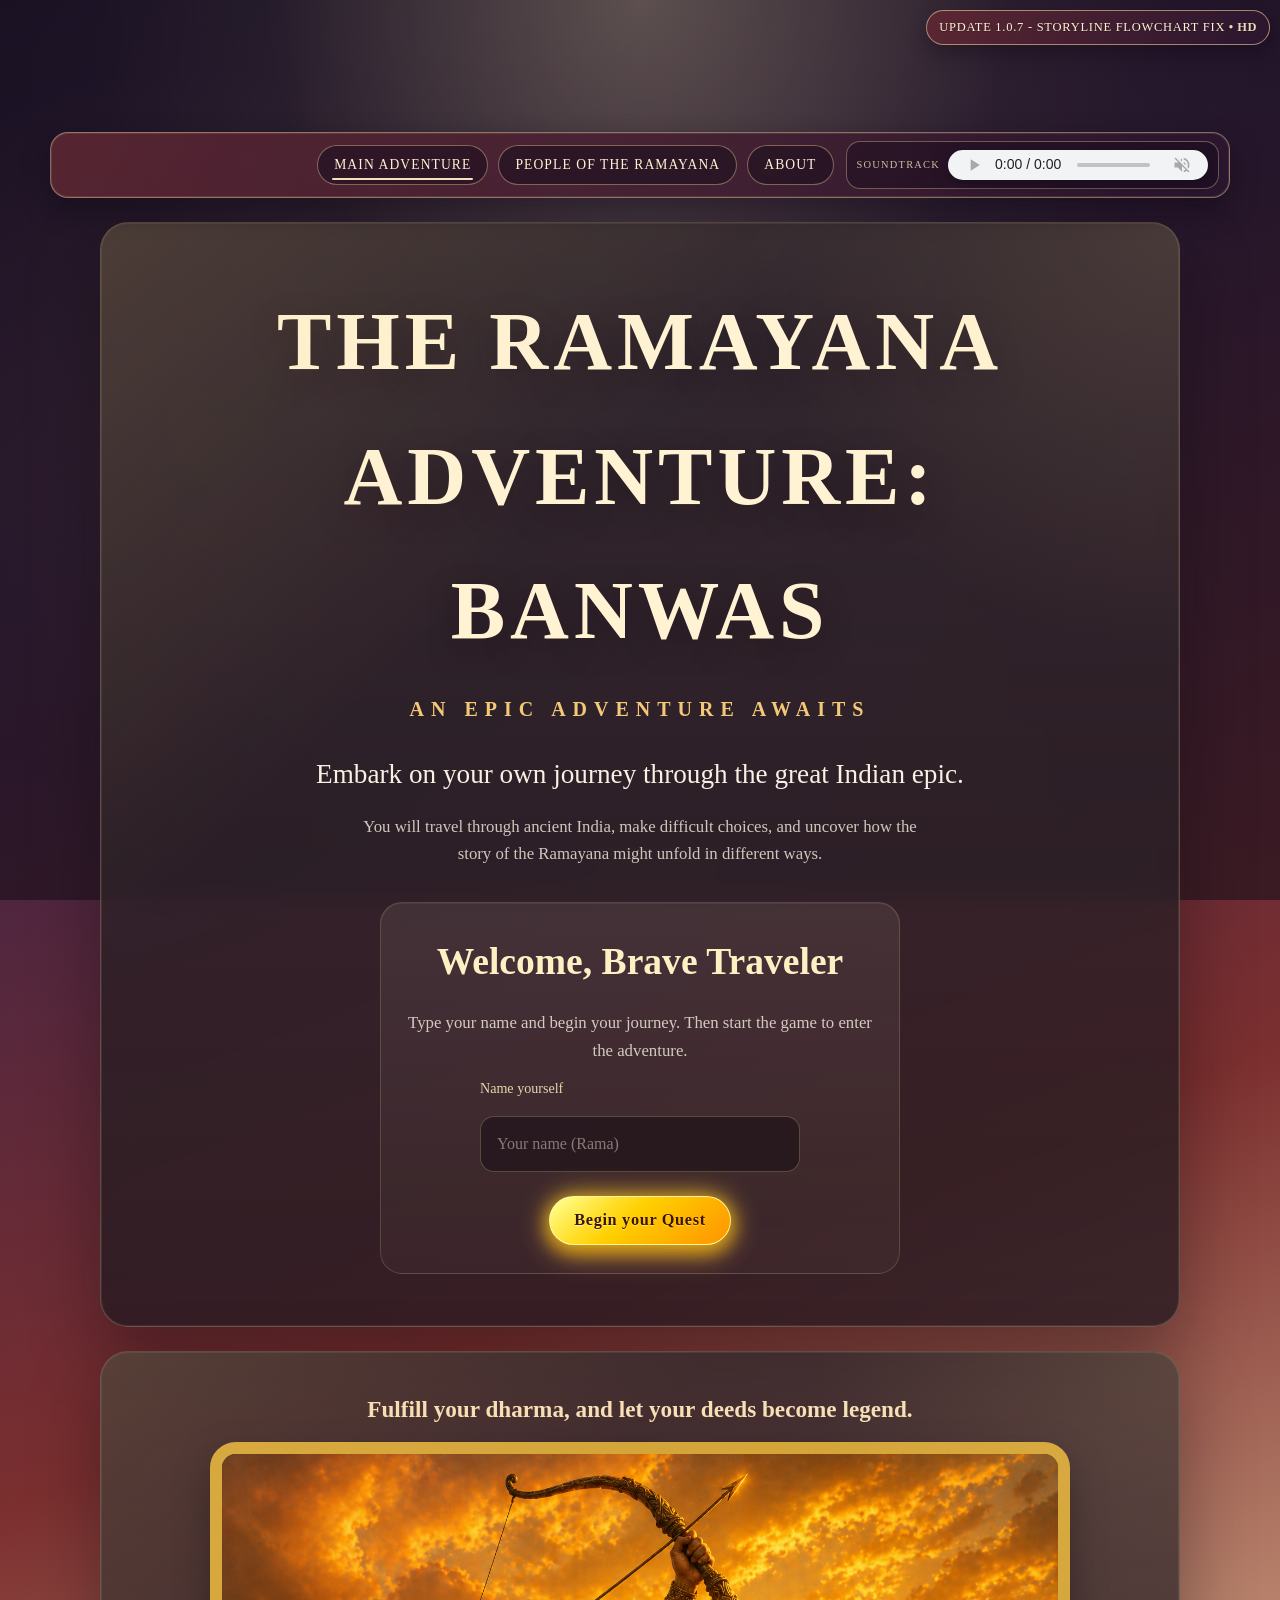
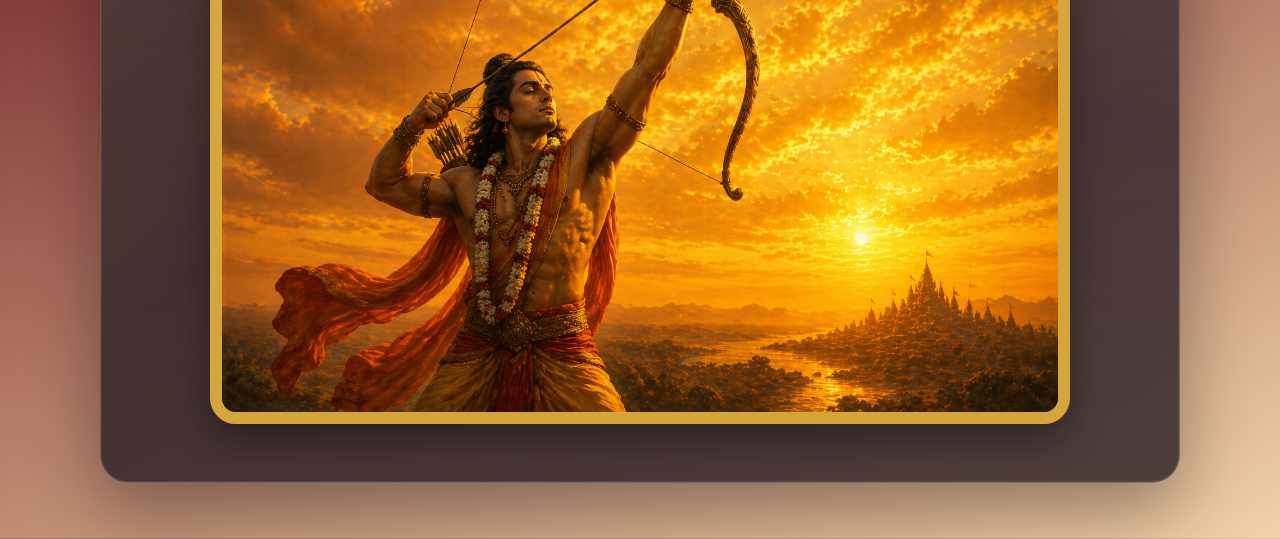
==== commit 4b0f09bc: "Fix storyline timeline and flowchart branching accuracy" ====
--- a/index.html
+++ b/index.html
@@ -11,7 +11,7 @@
   <link rel="icon" type="image/x-icon" href="ramayana_favicon.ico">
 </head>
 <body>
-  <a id="updateBadge" href="updates.html" aria-label="Go to updates page" data-resolution-label="HD">Update 1.0.0 - Grand Opening</a>
+  <a id="updateBadge" href="updates.html" aria-label="Go to updates page" data-resolution-label="HD">Update 1.0.7 - Storyline Flowchart Fix</a>
 
   <nav id="topNavbar" aria-label="Site navigation">
     <button id="navbarToggle" type="button" aria-label="Toggle navigation menu" aria-expanded="false" aria-controls="navLinks">☰</button>
@@ -19,7 +19,7 @@
       <a id="aboutButton" class="nav-link-current" href="index.html" aria-current="page">Main Adventure</a>
       <!-- <a class="nav-link-pill" href="before-the-ramayana.html">Before the Ramayana</a> -->
       <a class="nav-link-pill" href="people-of-ramayana.html">People of the Ramayana</a>
-      <a class="nav-link-pill" href="https://arjun-singh.com/" target="_blank" rel="noopener noreferrer">About</a>
+      <a class="nav-link-pill" href="about.html">About</a>
     </div>
     <div id="soundtrackBadge" aria-label="Background soundtrack controls">
       <span class="soundtrack-label">Soundtrack</span>
--- a/Project.css
+++ b/Project.css
@@ -356,8 +356,25 @@
 
 #storyCardToolbar {
   display: flex;
+  align-items: center;
+  flex-wrap: wrap;
+  gap: 8px;
   justify-content: flex-end;
   margin-bottom: 12px;
+}
+
+.story-toggle-label,
+.story-toggle-note {
+  font-size: 0.82rem;
+  color: rgba(255, 235, 194, 0.88);
+}
+
+#dayNightModeToggle {
+  border-radius: 10px;
+  border: 1px solid rgba(255, 223, 162, 0.45);
+  background: rgba(35, 18, 34, 0.9);
+  color: #fff3d4;
+  padding: 6px 8px;
 }
 
 #undoButton {
@@ -1660,3 +1677,20 @@
     grid-template-columns: 1fr;
   }
 }
+
+#storyCard { animation: sceneFade 220ms ease; }
+@keyframes sceneFade { from { opacity: 0; transform: translateY(8px);} to { opacity:1; transform: translateY(0);} }
+#rpgHud { display:grid; grid-template-columns: minmax(210px, 1fr) minmax(320px, 2fr) minmax(210px, 1fr); gap:10px; margin: 10px 0 14px; align-items:start; }
+#rpgHud.rpg-collapsed { display:none; }
+#rpgHud .hud-center { display: contents; }
+#rpgHud .hud-left { grid-column: 1; }
+#rpgHud .hud-right { grid-column: 3; }
+.hud-card { background: rgba(17,12,22,0.6); border:1px solid rgba(255,223,162,.25); border-radius: 12px; padding:10px; }
+.hud-card h4 { margin:0 0 6px; color: var(--gold); }
+.hud-card ul { margin:0; padding-left: 18px; }
+.dharma-echo { font-size: .8em; color: var(--gold); }
+
+@media (max-width: 980px) {
+  #rpgHud { grid-template-columns: 1fr; }
+  #rpgHud .hud-right, #rpgHud .hud-left { grid-column: auto; }
+}
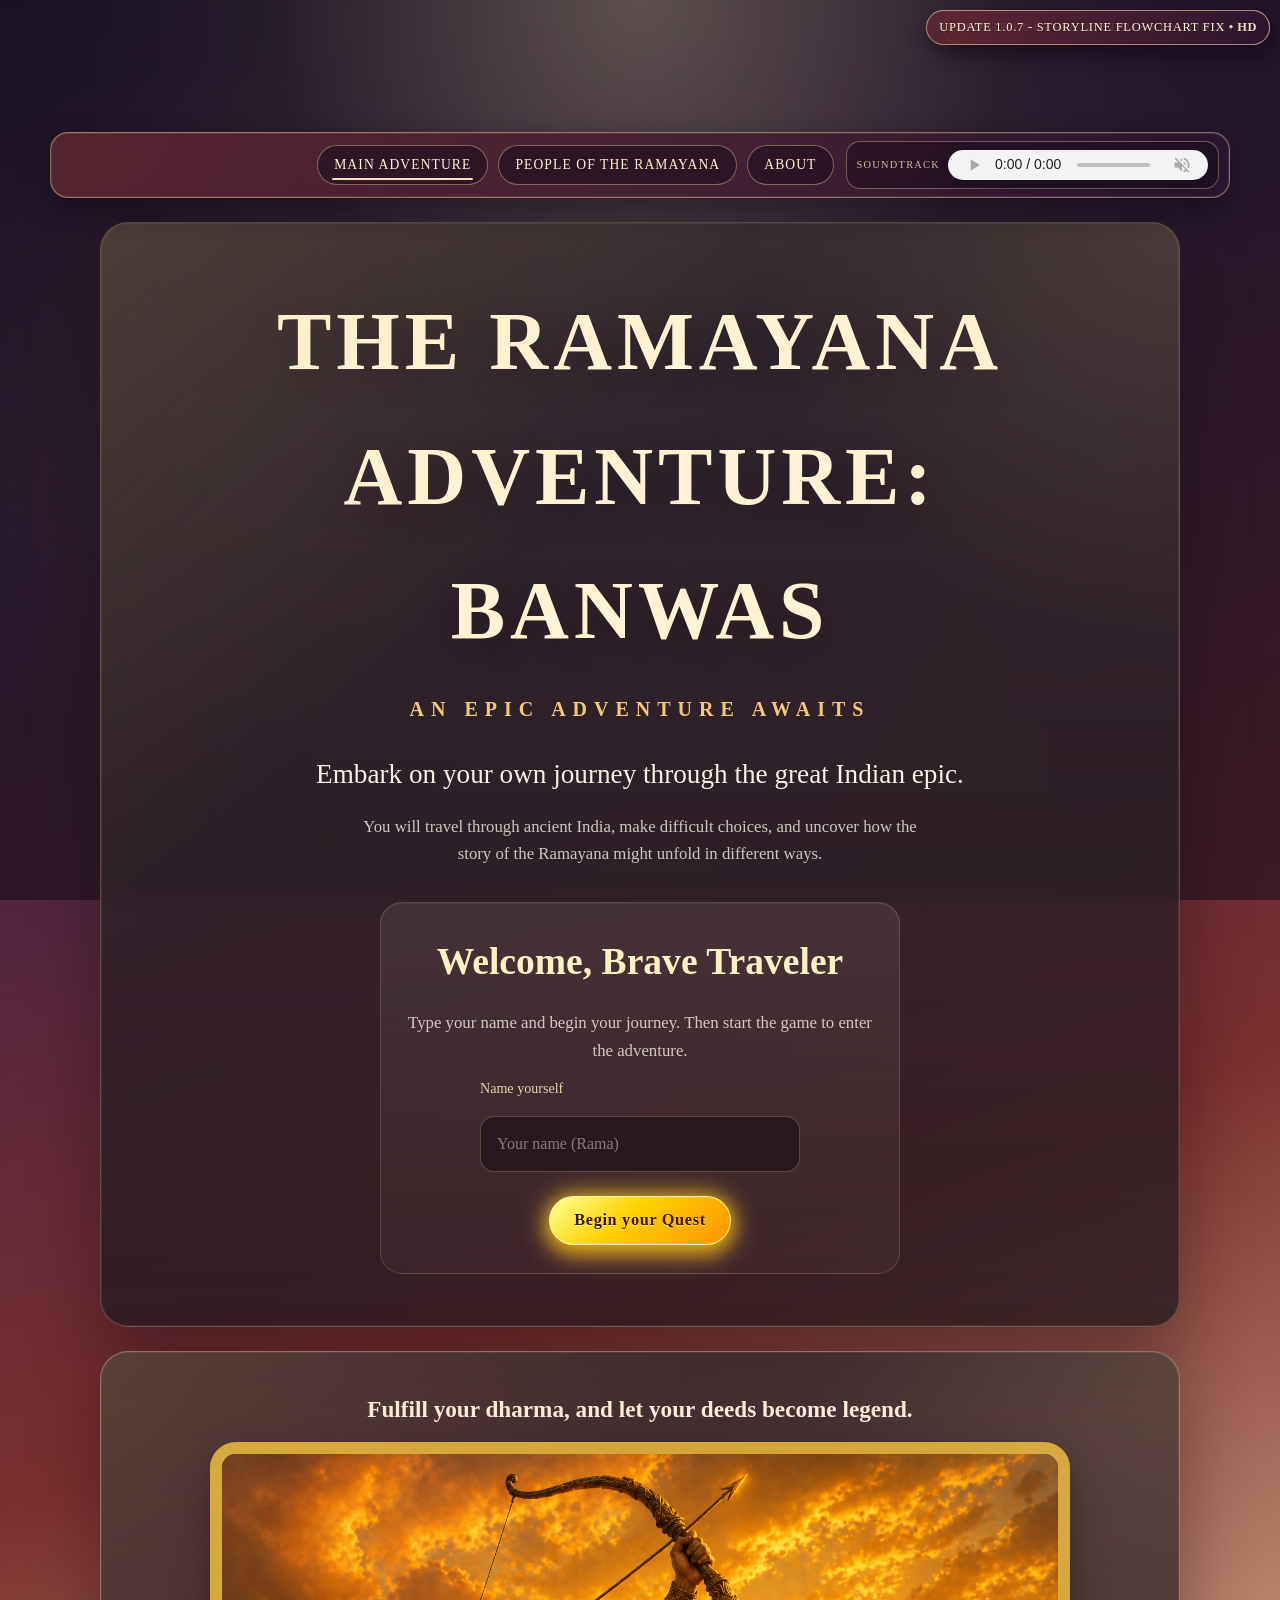
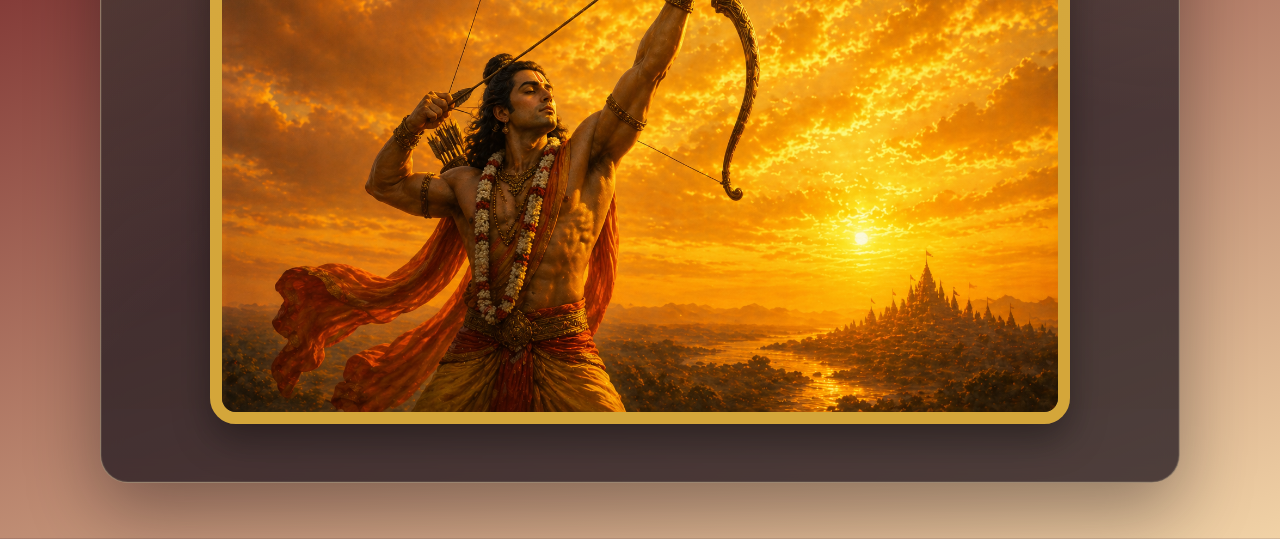
==== commit 1ea35c5e: "Merge branch 'main' into codex/transform-ramayana-into-interactive-rpg-experience" ====
--- a/index.html
+++ b/index.html
@@ -11,6 +11,7 @@
   <link rel="icon" type="image/x-icon" href="ramayana_favicon.ico">
 </head>
 <body>
+  <a id="updateBadge" href="updates.html" aria-label="Go to updates page" data-resolution-label="HD">Update 1.0.6 - RPG Systems Expansion</a>
   <a id="updateBadge" href="updates.html" aria-label="Go to updates page" data-resolution-label="HD">Update 1.0.7 - Storyline Flowchart Fix</a>
 
   <nav id="topNavbar" aria-label="Site navigation">
--- a/Project.css
+++ b/Project.css
@@ -89,6 +89,34 @@
     inset 0 0 0 1px rgba(255, 239, 203, 0.08),
     var(--shadow);
   transition: transform 0.5s var(--ease-refined), box-shadow 0.5s var(--ease-refined);
+}
+
+#storyCard {
+  border: 1px solid rgba(255, 228, 182, 0.42);
+}
+
+#storyCard h2,
+#storyCard h3 {
+  letter-spacing: 0.01em;
+  line-height: 1.25;
+}
+
+#storyCard p {
+  color: rgba(255, 244, 223, 0.97);
+  text-wrap: pretty;
+}
+
+#storyCard button {
+  border-radius: 12px;
+  border: 1px solid rgba(255, 224, 164, 0.45);
+  background: linear-gradient(135deg, rgba(164, 65, 58, 0.76), rgba(90, 37, 73, 0.86));
+  box-shadow: 0 10px 24px rgba(12, 7, 18, 0.35);
+}
+
+#storyCard button:hover,
+#storyCard button:focus-visible {
+  transform: translateY(-1px);
+  filter: brightness(1.08);
 }
 
 #updateInfo {
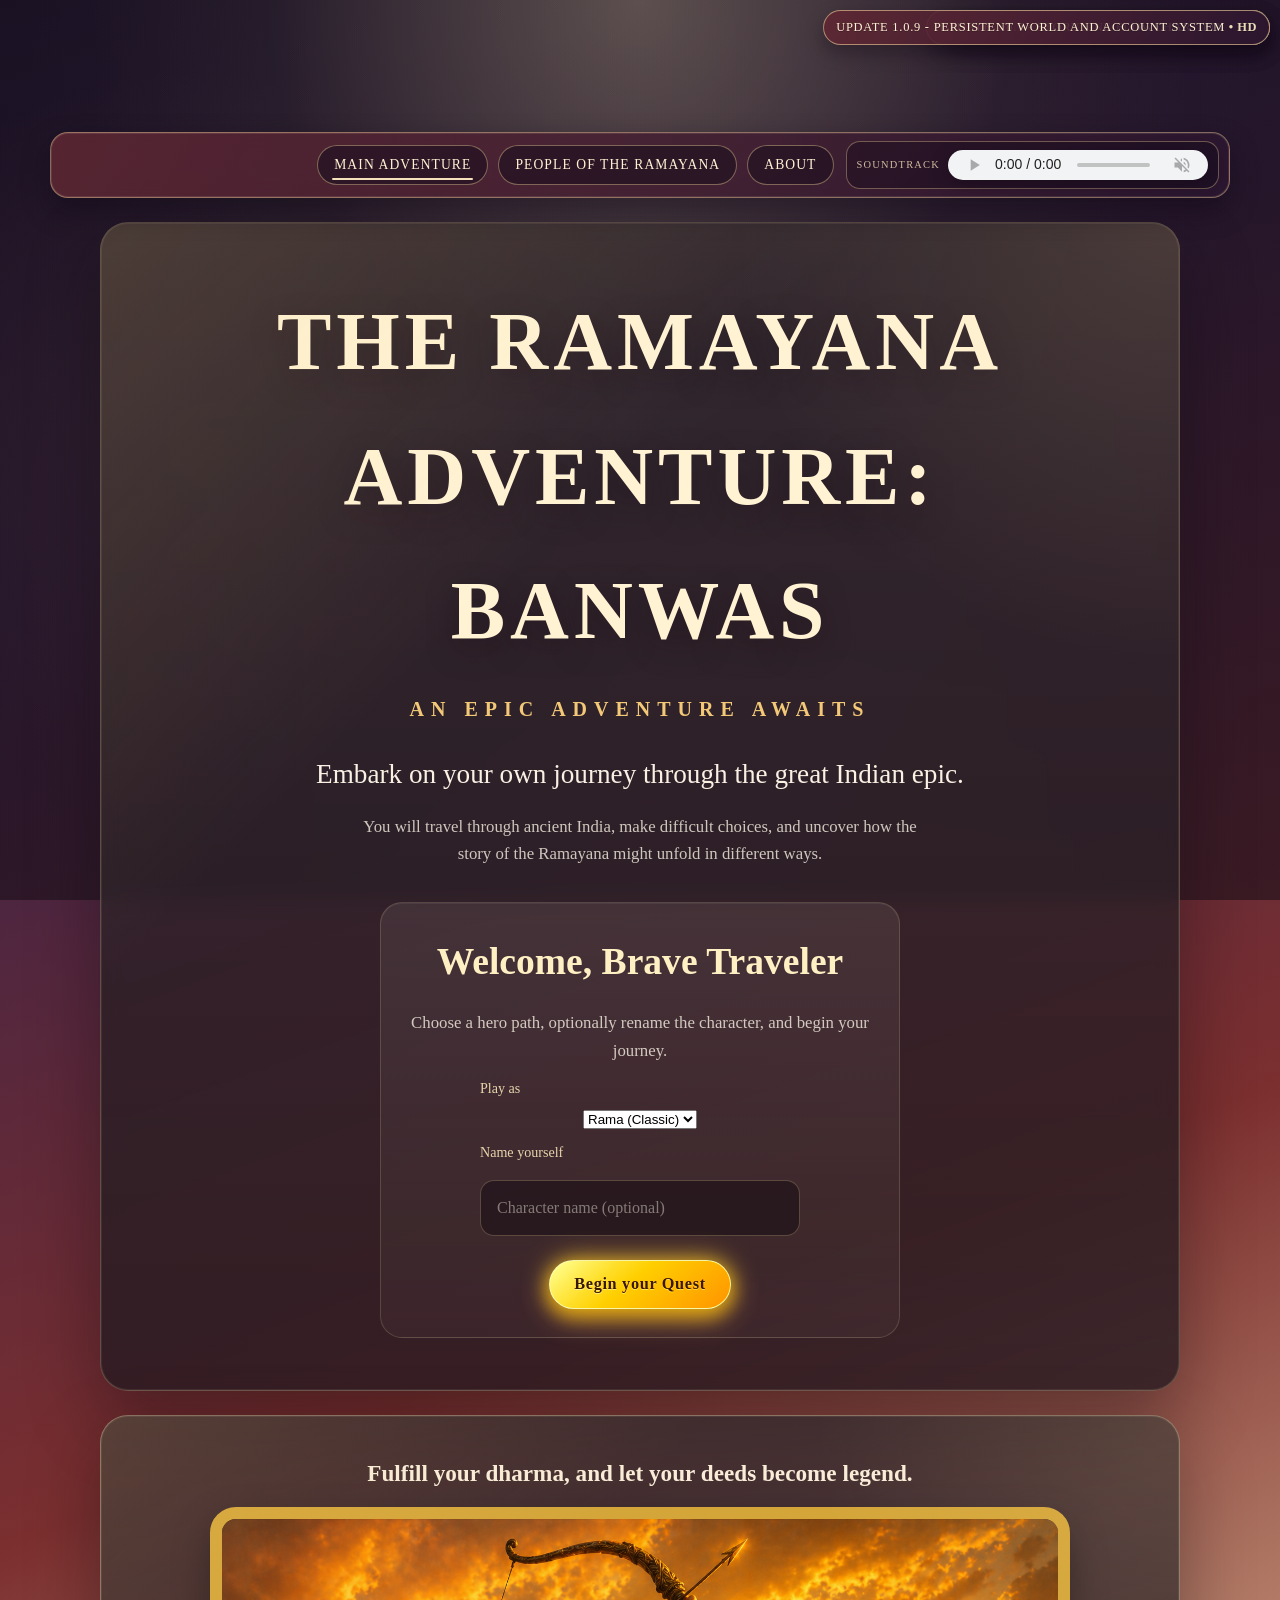
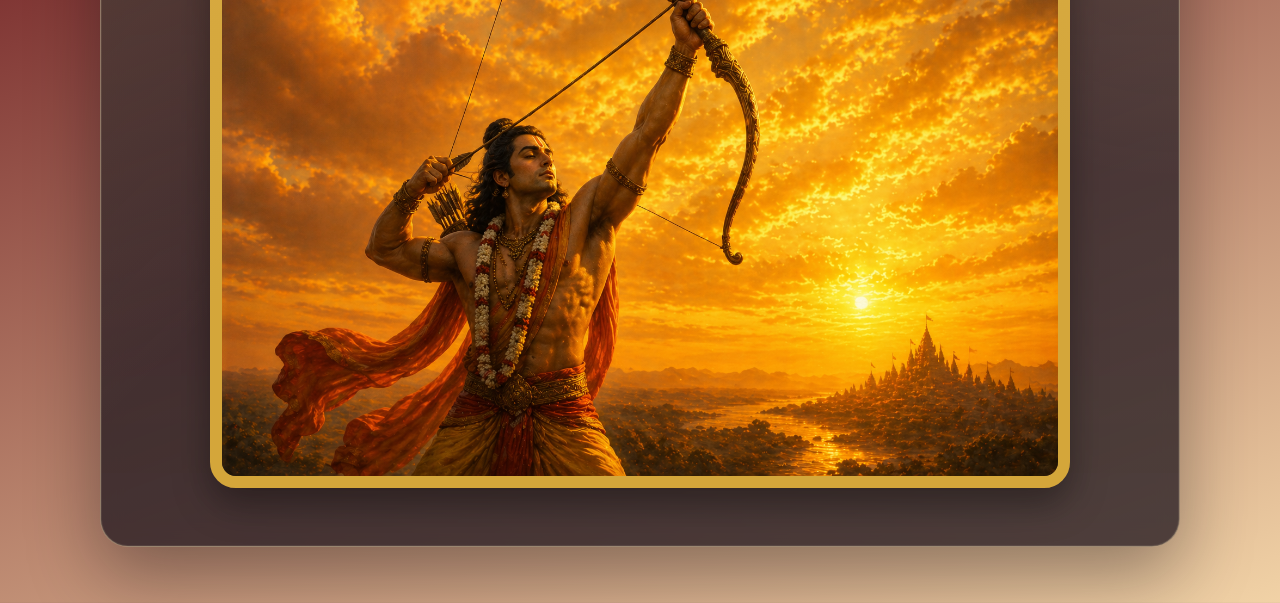
==== commit acbe8ab1: "Add selectable playable heroes on adventure start" ====
--- a/index.html
+++ b/index.html
@@ -13,6 +13,7 @@
 <body>
   <a id="updateBadge" href="updates.html" aria-label="Go to updates page" data-resolution-label="HD">Update 1.0.6 - RPG Systems Expansion</a>
   <a id="updateBadge" href="updates.html" aria-label="Go to updates page" data-resolution-label="HD">Update 1.0.7 - Storyline Flowchart Fix</a>
+  <a id="updateBadge" href="updates.html" aria-label="Go to updates page" data-resolution-label="HD">Update 1.0.9 - Persistent World and Account System</a>
 
   <nav id="topNavbar" aria-label="Site navigation">
     <button id="navbarToggle" type="button" aria-label="Toggle navigation menu" aria-expanded="false" aria-controls="navLinks">☰</button>
@@ -41,10 +42,20 @@
     <div id="beginningContainer">
       <div class="intro-card">
         <h2>Welcome, Brave Traveler</h2>
-        <p>Type your name and begin your journey. Then start the game to enter the adventure.</p>
+        <p>Choose a hero path, optionally rename the character, and begin your journey.</p>
+        <div class="name-grid">
+          <p class="setup-label">Play as</p>
+          <select id="heroSelect" aria-label="Choose your hero">
+            <option value="rama" selected>Rama (Classic)</option>
+            <option value="lakshmana">Lakshmana</option>
+            <option value="bharata">Bharata</option>
+            <option value="ravana">Ravana</option>
+            <option value="sita">Sita</option>
+          </select>
+        </div>
         <div class="name-grid">
           <p id="playerNameLabel" class="setup-label">Name yourself</p>
-          <input type="text" id="playerName" placeholder="Your name (Rama)" />
+          <input type="text" id="playerName" placeholder="Character name (optional)" />
         </div>
         <button type="button" onclick="startAdventure()" id="startBtn" data-tooltip="begin your quest">Begin your Quest</button>
       </div>
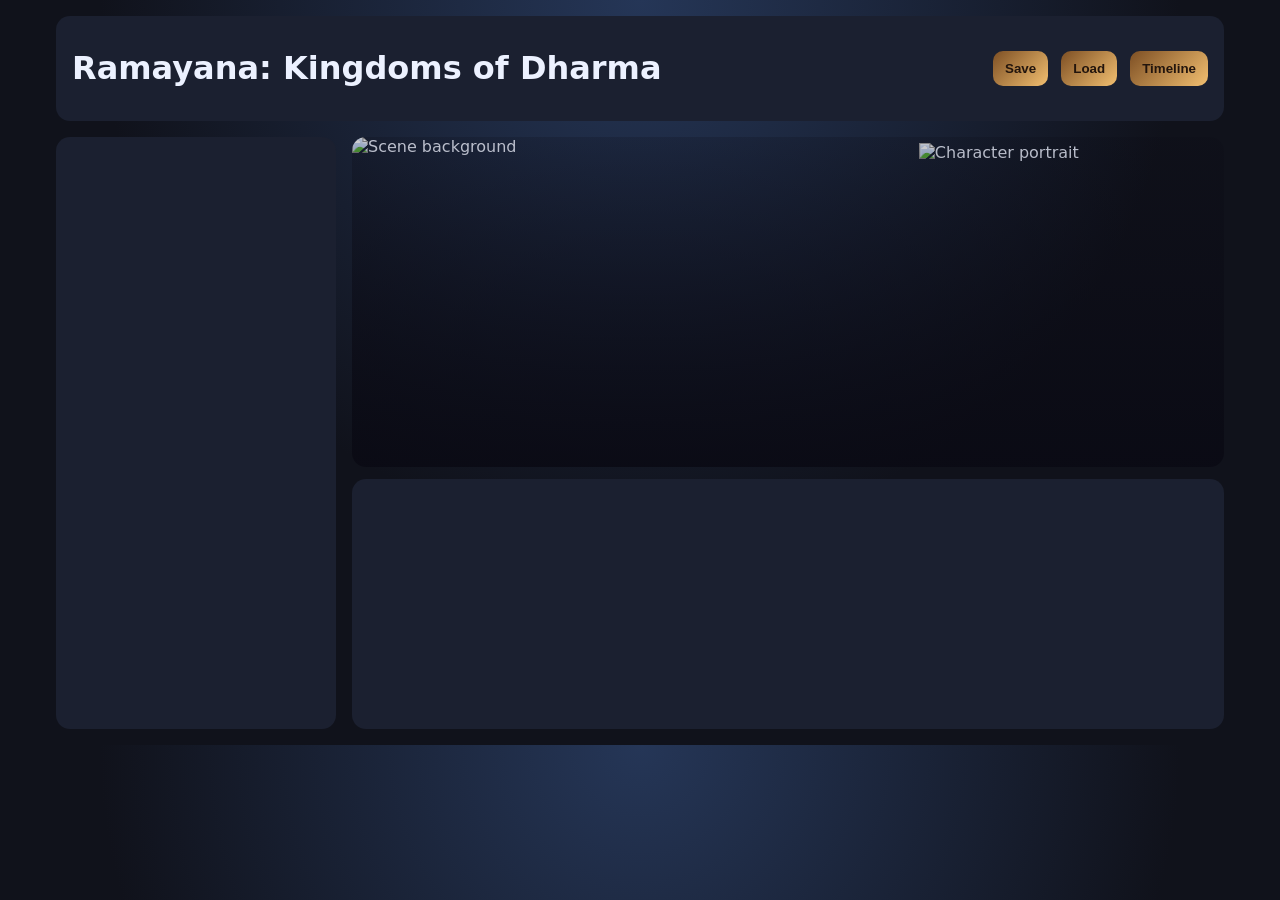
==== commit 81c77364: "Rebuild game into modular long-form RPG framework" ====
--- a/index.html
+++ b/index.html
@@ -3,89 +3,42 @@
 <head>
   <meta charset="UTF-8" />
   <meta name="viewport" content="width=device-width, initial-scale=1.0" />
-  <title id="Question">The Ramayana Adventure: Banwas</title>
-  <!-- by arjun singh -->
-  <link rel="stylesheet" href="Project.css">
-  <script src="resolution.js"></script>
-  <script src="Project.js"></script>
-  <link rel="icon" type="image/x-icon" href="ramayana_favicon.ico">
+  <title>Ramayana: Kingdoms of Dharma</title>
+  <link rel="stylesheet" href="styles.css" />
+  <link rel="icon" type="image/x-icon" href="ramayana_favicon.ico" />
 </head>
 <body>
-  <a id="updateBadge" href="updates.html" aria-label="Go to updates page" data-resolution-label="HD">Update 1.0.6 - RPG Systems Expansion</a>
-  <a id="updateBadge" href="updates.html" aria-label="Go to updates page" data-resolution-label="HD">Update 1.0.7 - Storyline Flowchart Fix</a>
-  <a id="updateBadge" href="updates.html" aria-label="Go to updates page" data-resolution-label="HD">Update 1.0.9 - Persistent World and Account System</a>
-
-  <nav id="topNavbar" aria-label="Site navigation">
-    <button id="navbarToggle" type="button" aria-label="Toggle navigation menu" aria-expanded="false" aria-controls="navLinks">☰</button>
-    <div id="navLinks">
-      <a id="aboutButton" class="nav-link-current" href="index.html" aria-current="page">Main Adventure</a>
-      <!-- <a class="nav-link-pill" href="before-the-ramayana.html">Before the Ramayana</a> -->
-      <a class="nav-link-pill" href="people-of-ramayana.html">People of the Ramayana</a>
-      <a class="nav-link-pill" href="about.html">About</a>
-    </div>
-    <div id="soundtrackBadge" aria-label="Background soundtrack controls">
-      <span class="soundtrack-label">Soundtrack</span>
-      <audio id="backgroundMusic" controls controlsList="nodownload noplaybackrate" autoplay muted loop preload="metadata">
-        <source src="Sacred Path Of Rama.mp3" type="audio/mpeg">
-      </audio>
-    </div>
-  </nav>
-
-  <div id="titleContainer">
-    <header>
-      <h1>The Ramayana Adventure: Banwas</h1>
-      <h3 class="subtitle">An Epic Adventure Awaits</h3>
-      <h4 id="description">Embark on your own journey through the great Indian epic.</h4>
-      <p>You will travel through ancient India, make difficult choices, and uncover how the story of the Ramayana might unfold in different ways.</p>
+  <div id="app" class="game-shell">
+    <header class="topbar">
+      <h1>Ramayana: Kingdoms of Dharma</h1>
+      <div class="topbar-actions">
+        <button id="saveBtn">Save</button>
+        <button id="loadBtn">Load</button>
+        <button id="timelineBtn">Timeline</button>
+      </div>
     </header>
 
-    <div id="beginningContainer">
-      <div class="intro-card">
-        <h2>Welcome, Brave Traveler</h2>
-        <p>Choose a hero path, optionally rename the character, and begin your journey.</p>
-        <div class="name-grid">
-          <p class="setup-label">Play as</p>
-          <select id="heroSelect" aria-label="Choose your hero">
-            <option value="rama" selected>Rama (Classic)</option>
-            <option value="lakshmana">Lakshmana</option>
-            <option value="bharata">Bharata</option>
-            <option value="ravana">Ravana</option>
-            <option value="sita">Sita</option>
-          </select>
-        </div>
-        <div class="name-grid">
-          <p id="playerNameLabel" class="setup-label">Name yourself</p>
-          <input type="text" id="playerName" placeholder="Character name (optional)" />
-        </div>
-        <button type="button" onclick="startAdventure()" id="startBtn" data-tooltip="begin your quest">Begin your Quest</button>
+    <aside class="hud" id="hud"></aside>
+
+    <main class="scene-stage">
+      <div class="scene-image-wrap">
+        <img id="bgImage" alt="Scene background" />
+        <img id="charImage" alt="Character portrait" />
+        <div class="image-overlay"></div>
       </div>
-    </div>
+      <article id="sceneCard" class="scene-card">
+        <h2 id="sceneTitle"></h2>
+        <p id="sceneText"></p>
+        <div id="choices" class="choice-grid"></div>
+      </article>
+    </main>
+
+    <section id="timelinePanel" class="timeline hidden">
+      <h3>Journey Timeline</h3>
+      <ol id="timelineList"></ol>
+    </section>
   </div>
 
-  <div id="storyCard">
-    <p class="prelude-text">Fulfill your dharma, and let your deeds become legend.</p>
-    <img class="prelude-image" src="rama_pic.png" alt="Rama standing with a bow" id="preludeImg" />
-  </div>
-
-  <div id="timelineModal" class="timeline-modal" onclick="handleTimelineModalBackdrop(event)" aria-hidden="true">
-    <div id="timelineCard">
-      <div class="timeline-modal-header">
-        <h2>My Storyline</h2>
-        <button class="timeline-close" type="button" onclick="closeTimelineModal()" aria-label="Close my storyline">×</button>
-      </div>
-      <p>Your choices and scene descriptions so far:</p>
-      <div class="timeline-controls">
-        <button id="timelineRevealToggle" type="button" onclick="toggleTimelineReveal()" aria-pressed="false">Reveal Coming Scenes</button>
-      </div>
-      <div id="timelineFlowchart" aria-label="Storyline flowchart"></div>
-      <div id="receiptCard">
-        <div class="receipt-section">
-          <div class="timeline-scenes-scroll">
-            <ol id="timelineList"></ol>
-          </div>
-        </div>
-      </div>
-    </div>
-  </div>
+  <script src="script.js"></script>
 </body>
 </html>
--- a/styles.css
+++ b/styles.css
@@ -0,0 +1,15 @@
+:root{--bg:#10121b;--panel:#1b2030;--accent:#f2bf70;--text:#ecf1ff;--muted:#9aa8c4}
+*{box-sizing:border-box}body{margin:0;font-family:Inter,system-ui;background:radial-gradient(circle at top,#253657,#10121b 55%);color:var(--text)}
+.game-shell{max-width:1200px;margin:auto;padding:16px;display:grid;grid-template-columns:280px 1fr;gap:16px}
+.topbar{grid-column:1/-1;display:flex;justify-content:space-between;align-items:center;background:var(--panel);padding:12px 16px;border-radius:14px}
+.topbar button{margin-left:8px}.hud,.scene-card,.timeline{background:var(--panel);border-radius:14px;padding:14px}
+.scene-stage{display:flex;flex-direction:column;gap:12px}.scene-image-wrap{position:relative;height:330px;overflow:hidden;border-radius:14px}
+#bgImage,#charImage{position:absolute;inset:0;width:100%;height:100%;object-fit:cover;transition:opacity .5s ease,transform .5s ease}
+#charImage{width:35%;left:auto;right:0;object-fit:contain;transform:translateY(6px)}
+.image-overlay{position:absolute;inset:0;background:linear-gradient(to top,rgba(10,10,20,.9),rgba(10,10,20,.2))}
+.scene-card{min-height:250px}.choice-grid{display:grid;grid-template-columns:repeat(auto-fit,minmax(220px,1fr));gap:10px}
+button{background:linear-gradient(135deg,#7d4f24,var(--accent));border:0;padding:10px 12px;border-radius:10px;font-weight:700;color:#23150d;cursor:pointer;transition:.2s}
+button:hover{transform:translateY(-2px);filter:brightness(1.08)}
+.hidden{display:none}.typing{border-right:2px solid var(--accent);animation:blink .8s step-end infinite}
+@keyframes blink{50%{border-color:transparent}}
+@media (max-width:900px){.game-shell{grid-template-columns:1fr}.hud{order:3}}
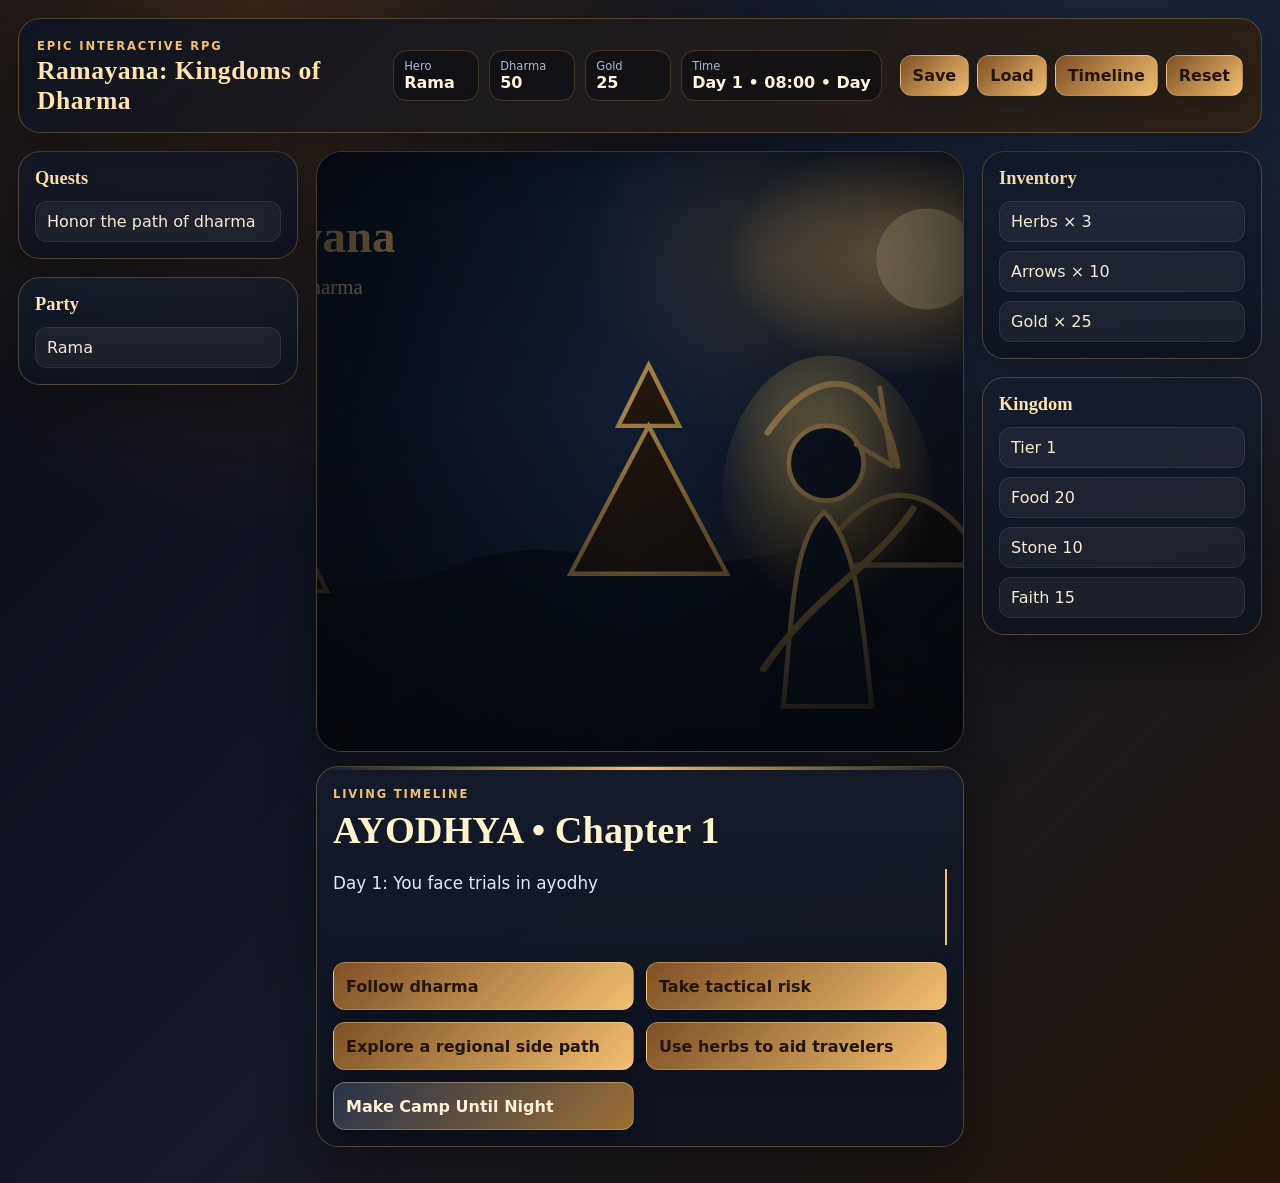
==== commit 0758bb35: "Stabilize modular RPG engine and UI" ====
--- a/index.html
+++ b/index.html
@@ -8,37 +8,74 @@
   <link rel="icon" type="image/x-icon" href="ramayana_favicon.ico" />
 </head>
 <body>
-  <div id="app" class="game-shell">
-    <header class="topbar">
-      <h1>Ramayana: Kingdoms of Dharma</h1>
+  <div id="app" class="game-shell" data-phase="day">
+    <header class="topbar" aria-label="Player and world status">
+      <div class="brand-block">
+        <span class="eyebrow">Epic Interactive RPG</span>
+        <h1>Ramayana: Kingdoms of Dharma</h1>
+      </div>
+      <dl class="topbar-stats">
+        <div><dt>Hero</dt><dd id="playerName">Rama</dd></div>
+        <div><dt>Dharma</dt><dd id="dharmaValue">50</dd></div>
+        <div><dt>Gold</dt><dd id="goldValue">25</dd></div>
+        <div><dt>Time</dt><dd id="timeValue">Day 1 • 08:00 • Day</dd></div>
+      </dl>
       <div class="topbar-actions">
-        <button id="saveBtn">Save</button>
-        <button id="loadBtn">Load</button>
-        <button id="timelineBtn">Timeline</button>
+        <button id="saveBtn" type="button">Save</button>
+        <button id="loadBtn" type="button">Load</button>
+        <button id="timelineBtn" type="button">Timeline</button>
+        <button id="resetBtn" type="button">Reset</button>
       </div>
     </header>
 
-    <aside class="hud" id="hud"></aside>
+    <aside class="side-panel left-panel" aria-label="Quests and party">
+      <section class="panel-card">
+        <h2>Quests</h2>
+        <ul id="questList" class="hud-list"></ul>
+      </section>
+      <section class="panel-card">
+        <h2>Party</h2>
+        <ul id="partyList" class="hud-list"></ul>
+      </section>
+    </aside>
 
-    <main class="scene-stage">
+    <main class="scene-stage" aria-live="polite">
       <div class="scene-image-wrap">
-        <img id="bgImage" alt="Scene background" />
-        <img id="charImage" alt="Character portrait" />
+        <img id="bgImage" alt="Scene background" src="assets/images/fallback-scene.svg" />
+        <img id="charImage" alt="Character portrait" src="assets/images/fallback-character.svg" />
         <div class="image-overlay"></div>
       </div>
       <article id="sceneCard" class="scene-card">
+        <span class="scene-kicker">Living Timeline</span>
         <h2 id="sceneTitle"></h2>
         <p id="sceneText"></p>
         <div id="choices" class="choice-grid"></div>
       </article>
     </main>
 
+    <aside class="side-panel right-panel" aria-label="Inventory and kingdom status">
+      <section class="panel-card">
+        <h2>Inventory</h2>
+        <ul id="inventoryList" class="hud-list"></ul>
+      </section>
+      <section class="panel-card">
+        <h2>Kingdom</h2>
+        <ul id="kingdomStatus" class="hud-list"></ul>
+      </section>
+    </aside>
+
     <section id="timelinePanel" class="timeline hidden">
-      <h3>Journey Timeline</h3>
-      <ol id="timelineList"></ol>
+      <div>
+        <h2>Journey Timeline</h2>
+        <ol id="timelineList"></ol>
+      </div>
+      <div>
+        <h2>Receipts</h2>
+        <ol id="receiptList"></ol>
+      </div>
     </section>
   </div>
 
-  <script src="script.js"></script>
+  <script type="module" src="script.js"></script>
 </body>
 </html>
--- a/styles.css
+++ b/styles.css
@@ -1,15 +1,23 @@
-:root{--bg:#10121b;--panel:#1b2030;--accent:#f2bf70;--text:#ecf1ff;--muted:#9aa8c4}
-*{box-sizing:border-box}body{margin:0;font-family:Inter,system-ui;background:radial-gradient(circle at top,#253657,#10121b 55%);color:var(--text)}
-.game-shell{max-width:1200px;margin:auto;padding:16px;display:grid;grid-template-columns:280px 1fr;gap:16px}
-.topbar{grid-column:1/-1;display:flex;justify-content:space-between;align-items:center;background:var(--panel);padding:12px 16px;border-radius:14px}
-.topbar button{margin-left:8px}.hud,.scene-card,.timeline{background:var(--panel);border-radius:14px;padding:14px}
-.scene-stage{display:flex;flex-direction:column;gap:12px}.scene-image-wrap{position:relative;height:330px;overflow:hidden;border-radius:14px}
-#bgImage,#charImage{position:absolute;inset:0;width:100%;height:100%;object-fit:cover;transition:opacity .5s ease,transform .5s ease}
-#charImage{width:35%;left:auto;right:0;object-fit:contain;transform:translateY(6px)}
-.image-overlay{position:absolute;inset:0;background:linear-gradient(to top,rgba(10,10,20,.9),rgba(10,10,20,.2))}
-.scene-card{min-height:250px}.choice-grid{display:grid;grid-template-columns:repeat(auto-fit,minmax(220px,1fr));gap:10px}
-button{background:linear-gradient(135deg,#7d4f24,var(--accent));border:0;padding:10px 12px;border-radius:10px;font-weight:700;color:#23150d;cursor:pointer;transition:.2s}
-button:hover{transform:translateY(-2px);filter:brightness(1.08)}
-.hidden{display:none}.typing{border-right:2px solid var(--accent);animation:blink .8s step-end infinite}
-@keyframes blink{50%{border-color:transparent}}
-@media (max-width:900px){.game-shell{grid-template-columns:1fr}.hud{order:3}}
+:root{
+  --bg:#070b13;
+  --panel:rgba(20,27,42,.84);
+  --panel-strong:rgba(11,16,27,.94);
+  --accent:#f2bf70;
+  --accent-2:#9f6b2e;
+  --text:#f4efe7;
+  --muted:#aeb7ca;
+  --danger:#b85b4d;
+  --border:rgba(242,191,112,.28);
+  --shadow:0 18px 50px rgba(0,0,0,.38);
+}
+*{box-sizing:border-box}
+html{min-height:100%;background:var(--bg)}
+body{margin:0;min-height:100vh;font-family:Inter,ui-sans-serif,system-ui,-apple-system,BlinkMacSystemFont,"Segoe UI",sans-serif;background:radial-gradient(circle at 20% 0%,rgba(111,71,28,.45),transparent 34%),radial-gradient(circle at 85% 12%,rgba(47,82,124,.35),transparent 32%),linear-gradient(135deg,#060914,#141827 55%,#241507);color:var(--text)}
+button{font:inherit}
+.game-shell{width:min(1500px,100%);min-height:100vh;margin:auto;padding:18px;display:grid;grid-template-columns:minmax(210px,280px) minmax(0,1fr) minmax(210px,280px);grid-template-rows:auto 1fr auto;gap:18px;transition:filter .45s ease,background .45s ease}
+.game-shell[data-phase="night"]{filter:saturate(.85) brightness(.86)}
+.topbar{grid-column:1/-1;display:grid;grid-template-columns:minmax(240px,1fr) auto auto;gap:18px;align-items:center;background:linear-gradient(135deg,rgba(15,20,33,.95),rgba(48,32,18,.88));padding:16px 18px;border:1px solid var(--border);border-radius:22px;box-shadow:var(--shadow);position:sticky;top:10px;z-index:10;backdrop-filter:blur(14px)}
+.brand-block h1{font-family:Georgia,"Times New Roman",serif;font-size:clamp(1.35rem,2vw,2.2rem);margin:.1rem 0 0;color:#ffe4ad;letter-spacing:.02em}.eyebrow,.scene-kicker{text-transform:uppercase;letter-spacing:.16em;color:var(--accent);font-size:.72rem;font-weight:800}.topbar-stats{display:grid;grid-template-columns:repeat(4,max-content);gap:10px;margin:0}.topbar-stats div{min-width:86px;padding:8px 10px;border:1px solid rgba(242,191,112,.22);border-radius:14px;background:rgba(5,8,14,.45)}.topbar-stats dt{color:var(--muted);font-size:.72rem}.topbar-stats dd{margin:0;font-weight:800;color:#fff5df}.topbar-actions{display:flex;gap:8px;flex-wrap:wrap;justify-content:flex-end}.topbar button,.choice-button{background:linear-gradient(135deg,#7d4f24,var(--accent));border:1px solid rgba(255,236,190,.3);padding:10px 12px;border-radius:12px;font-weight:800;color:#23150d;cursor:pointer;box-shadow:0 8px 20px rgba(0,0,0,.22);transition:transform .18s ease,filter .18s ease,box-shadow .18s ease}.topbar button:hover,.choice-button:hover{transform:translateY(-2px);filter:brightness(1.08);box-shadow:0 13px 26px rgba(0,0,0,.28)}.topbar button:active,.choice-button:active{transform:translateY(0) scale(.98)}
+.side-panel{display:flex;flex-direction:column;gap:18px}.panel-card,.scene-card,.timeline{background:linear-gradient(180deg,var(--panel),rgba(13,18,30,.9));border:1px solid var(--border);border-radius:22px;padding:16px;box-shadow:var(--shadow);backdrop-filter:blur(12px)}.panel-card h2,.timeline h2{margin:0 0 12px;font-family:Georgia,"Times New Roman",serif;color:#ffe4ad;font-size:1.15rem}.hud-list{list-style:none;margin:0;padding:0;display:grid;gap:9px}.hud-list li{padding:10px 11px;border-radius:12px;background:rgba(255,255,255,.055);border:1px solid rgba(255,255,255,.08);color:#f7ead2}.scene-stage{min-width:0;display:flex;flex-direction:column;gap:14px}.scene-image-wrap{position:relative;min-height:clamp(320px,47vw,620px);overflow:hidden;border-radius:26px;border:1px solid var(--border);box-shadow:var(--shadow);background:#080d17}.scene-image-wrap::after{content:"";position:absolute;inset:0;background:radial-gradient(circle at 70% 18%,rgba(242,191,112,.2),transparent 28%);pointer-events:none}#bgImage,#charImage{position:absolute;inset:0;width:100%;height:100%;object-fit:cover;transition:opacity .45s ease,transform .7s ease,filter .45s ease}#bgImage{transform:scale(1.015)}#charImage{width:min(38%,360px);left:auto;right:2%;object-fit:contain;object-position:bottom right;filter:drop-shadow(0 24px 30px rgba(0,0,0,.55));z-index:2}.image-fading{opacity:.25;transform:scale(1.04)}.image-overlay{position:absolute;inset:0;background:linear-gradient(90deg,rgba(4,7,12,.72),rgba(4,7,12,.15) 48%,rgba(4,7,12,.68)),linear-gradient(to top,rgba(5,8,14,.92),rgba(5,8,14,.08) 58%);z-index:3;pointer-events:none}.scene-card{position:relative;overflow:hidden}.scene-card::before{content:"";position:absolute;inset:0 0 auto;height:3px;background:linear-gradient(90deg,transparent,var(--accent),transparent)}.scene-enter{animation:sceneIn .38s ease both}.scene-card h2{font-family:Georgia,"Times New Roman",serif;font-size:clamp(1.8rem,3vw,3rem);margin:.35rem 0 .65rem;color:#fff2cf}.scene-card p{color:#e4e9f5;line-height:1.75;font-size:1.05rem;min-height:4.8rem}.choice-grid{display:grid;grid-template-columns:repeat(auto-fit,minmax(220px,1fr));gap:12px;margin-top:14px}.choice-button{text-align:left;min-height:48px}.choice-button-secondary{background:linear-gradient(135deg,#26324b,#9e6f34);color:#fff1d5}.typing{border-right:2px solid var(--accent);animation:blink .8s step-end infinite}.timeline{grid-column:1/-1;display:grid;grid-template-columns:1fr 1fr;gap:18px}.timeline.hidden{display:none}.timeline ol{margin:0;padding-left:1.25rem;color:#f8ead0}.timeline li{margin:.45rem 0}.timeline span{display:block;color:var(--muted);font-size:.82rem}@keyframes blink{50%{border-color:transparent}}@keyframes sceneIn{from{opacity:.55;transform:translateY(10px)}to{opacity:1;transform:translateY(0)}}
+@media (max-width:1100px){.game-shell{grid-template-columns:1fr 1fr}.scene-stage{grid-column:1/-1;order:2}.left-panel{order:3}.right-panel{order:4}.timeline{order:5}.topbar{grid-template-columns:1fr}.topbar-stats{grid-template-columns:repeat(2,minmax(0,1fr))}.topbar-actions{justify-content:flex-start}}
+@media (max-width:720px){.game-shell{display:flex;flex-direction:column;padding:10px}.topbar{position:static;border-radius:18px}.topbar-stats{grid-template-columns:1fr}.scene-image-wrap{min-height:360px}#charImage{width:54%;opacity:.82}.timeline{grid-template-columns:1fr}.choice-grid{grid-template-columns:1fr}}
